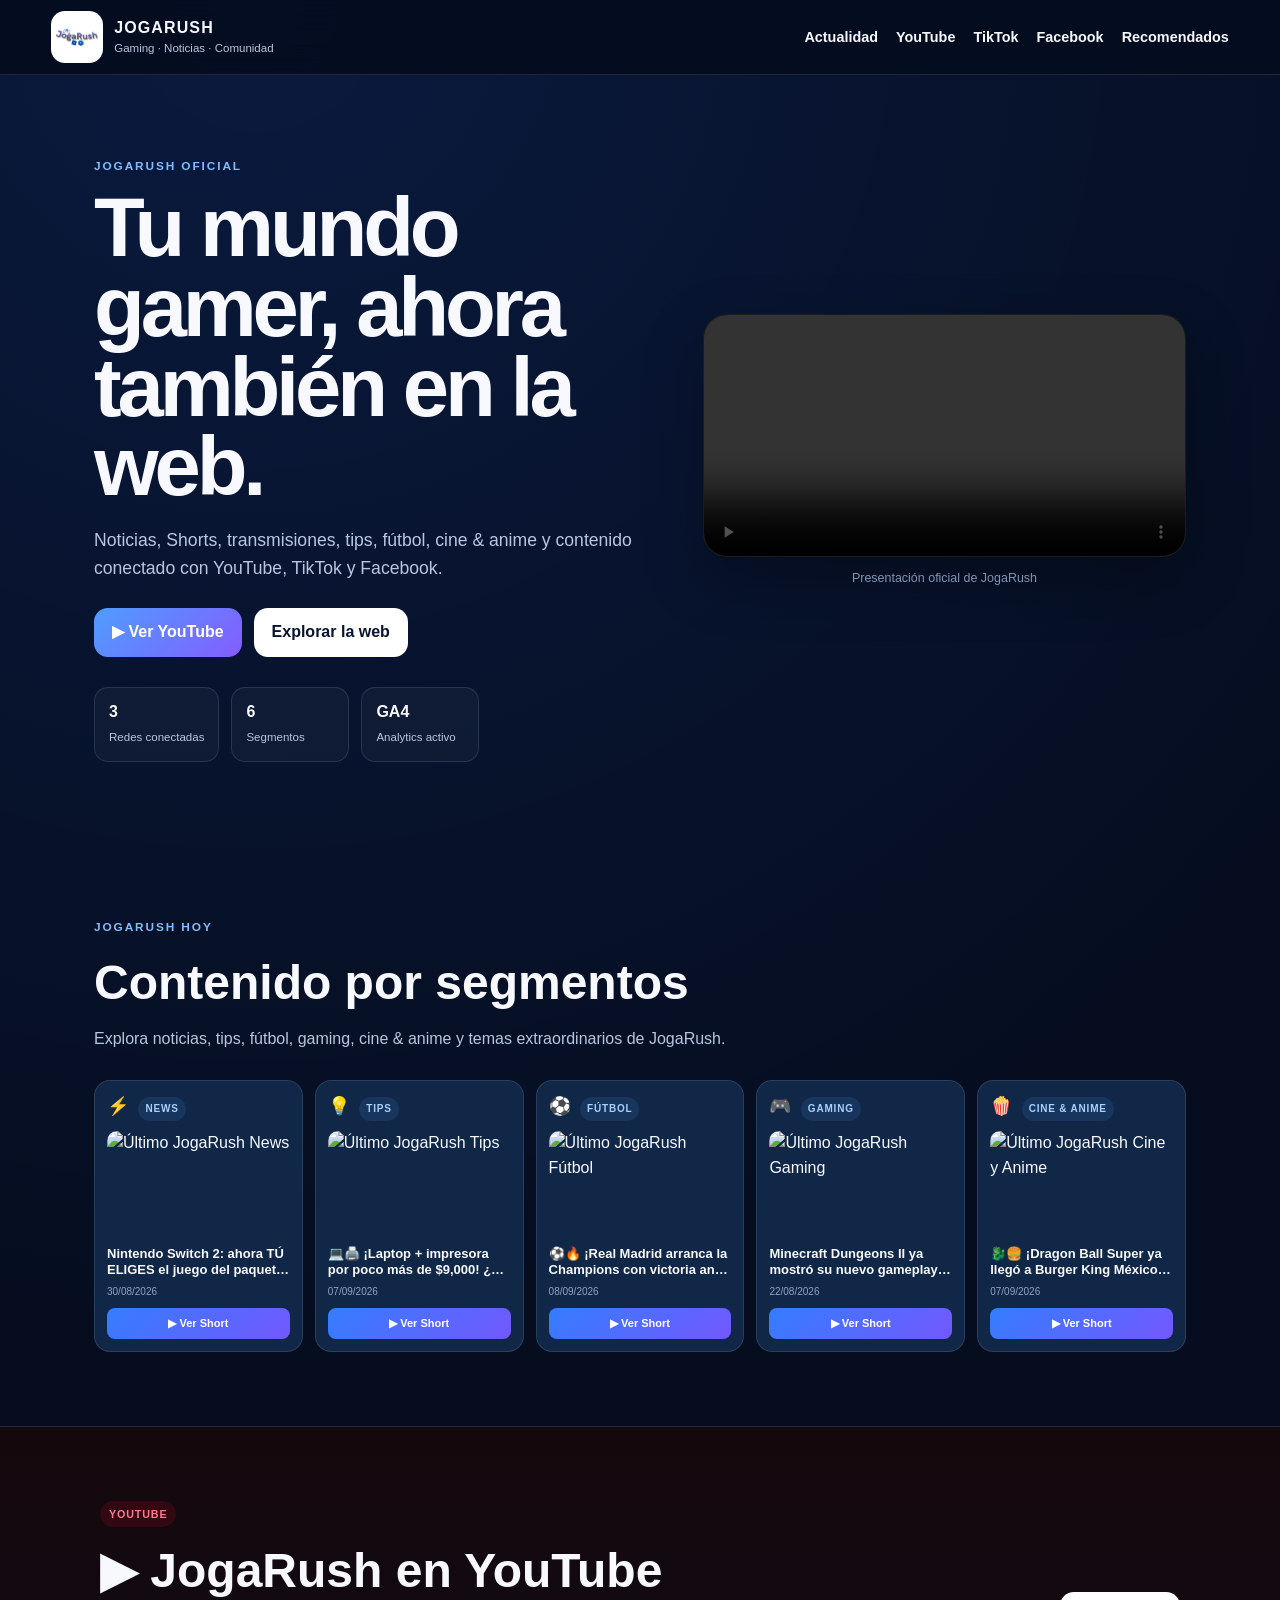
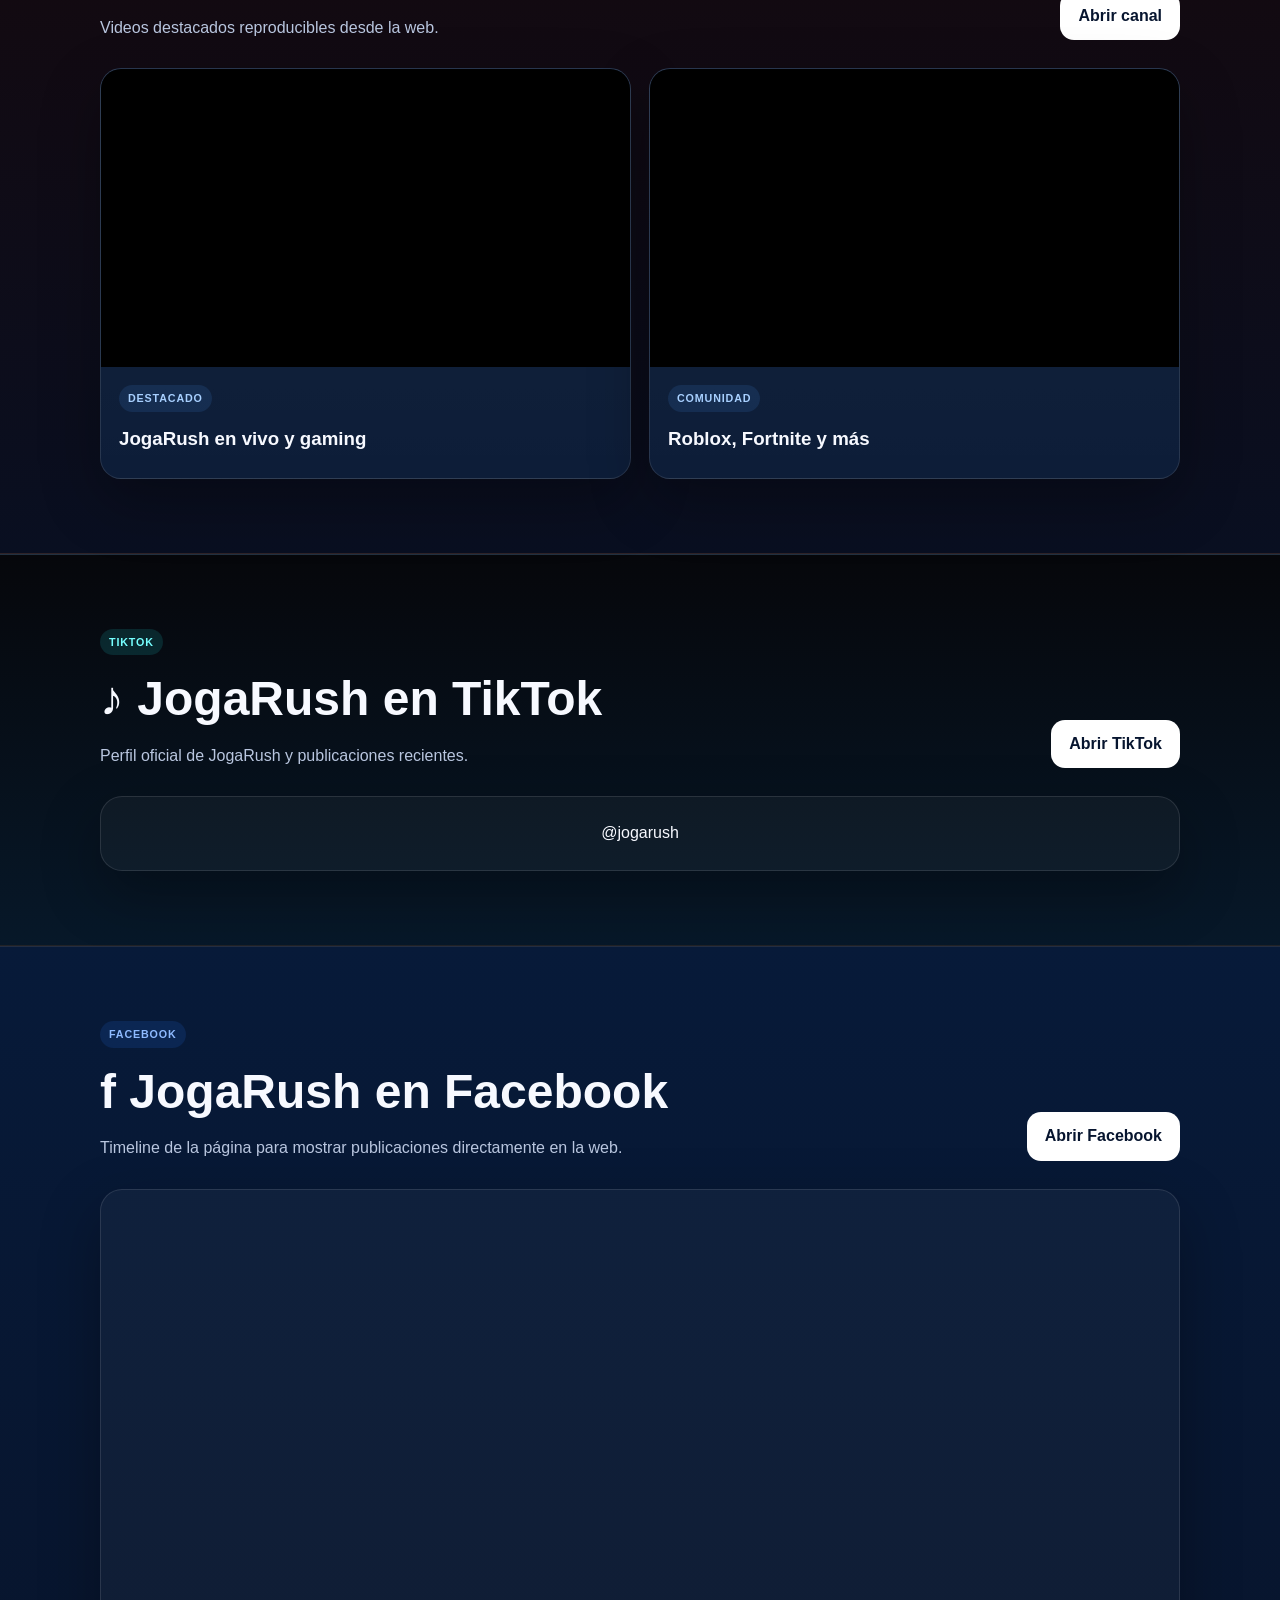
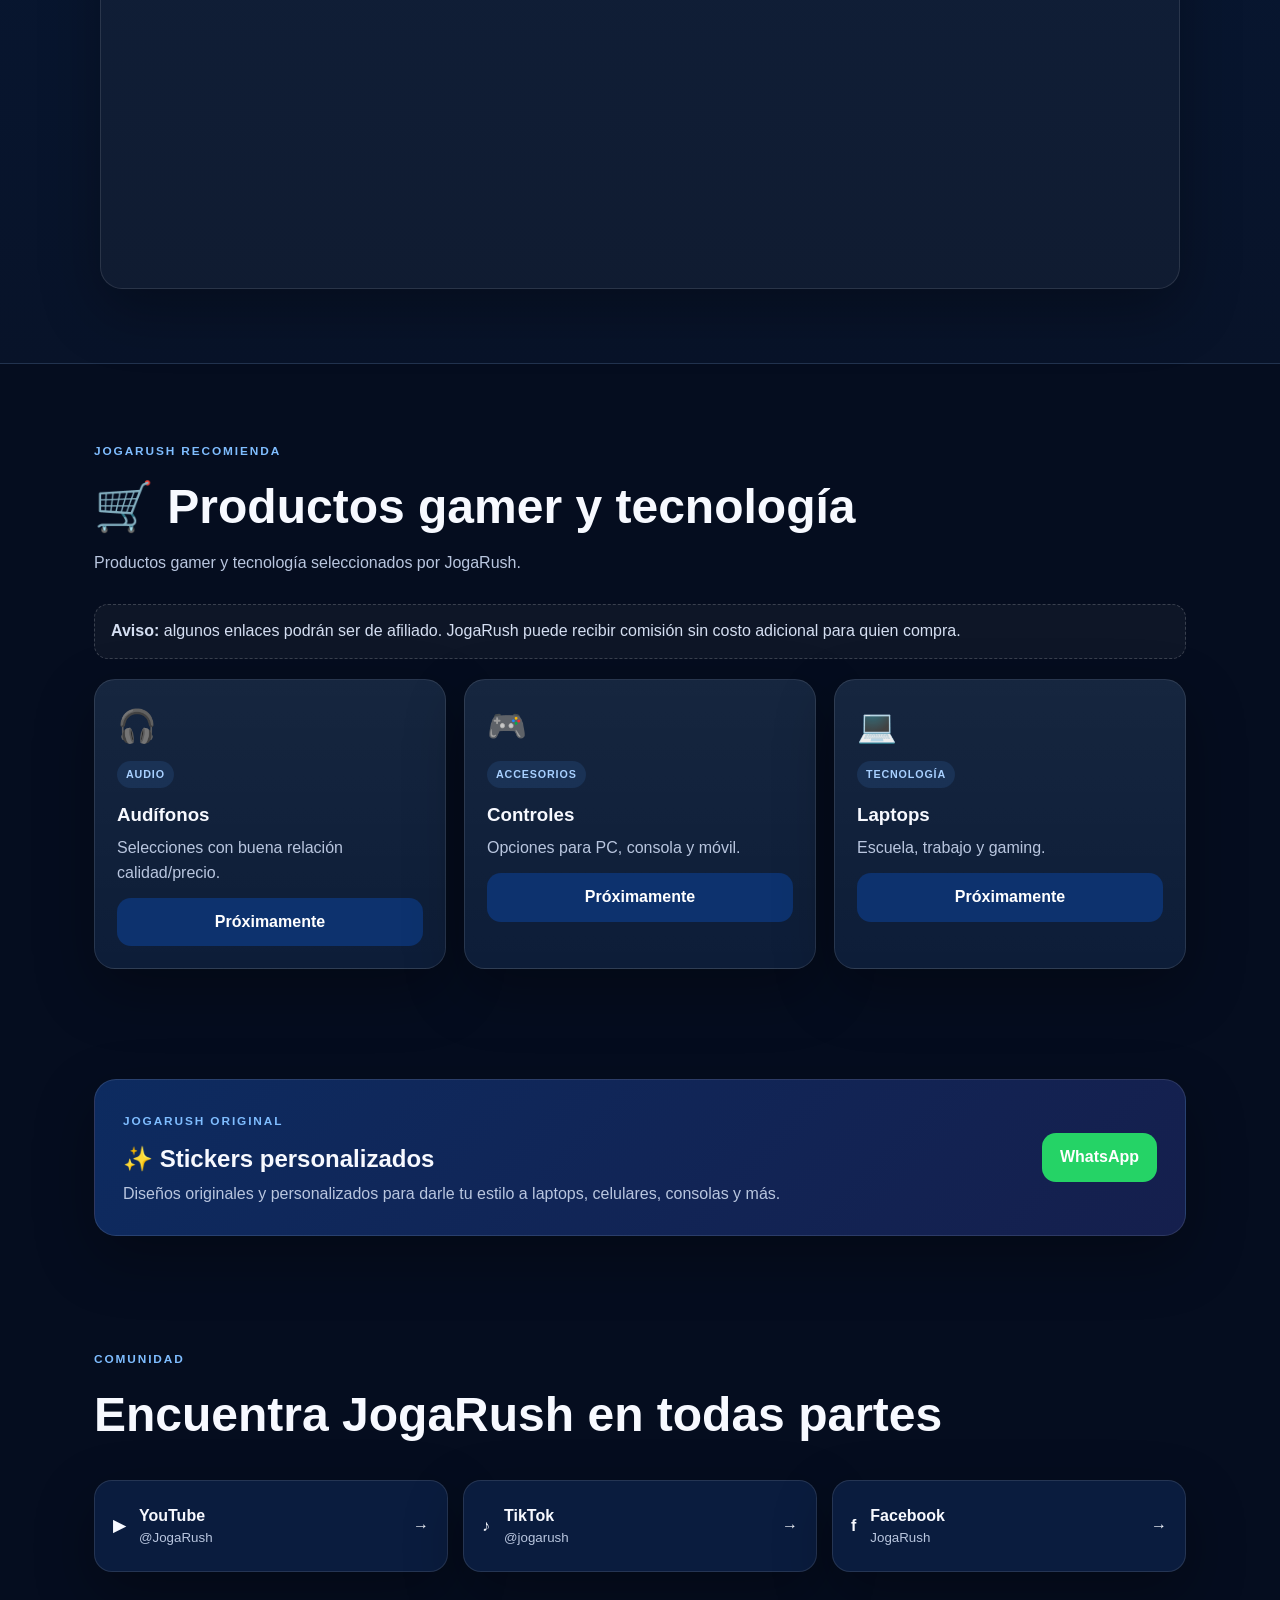
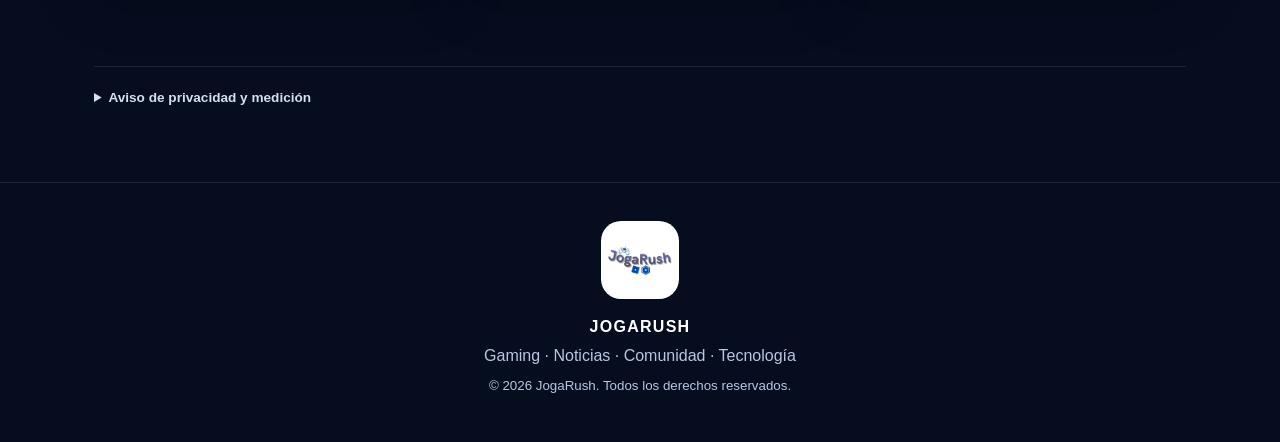
==== index.html @ 44af12f1 "number" ====
<!DOCTYPE html>
<html lang="es">
<head>
  <meta charset="UTF-8">
  <meta name="viewport" content="width=device-width, initial-scale=1.0">

  <!-- Google Analytics 4 - JogaRush -->
  <script async src="https://www.googletagmanager.com/gtag/js?id=G-8WL6FD16L8"></script>
  <script>
    window.dataLayer = window.dataLayer || [];
    function gtag(){dataLayer.push(arguments);}
    gtag('js', new Date());
    gtag('config', 'G-8WL6FD16L8');
  </script>

  <meta name="description" content="JogaRush: gaming, noticias, tips, Shorts, transmisiones, TikTok, Facebook y recomendaciones gamer.">
  <meta name="theme-color" content="#07152f">
  <title>JogaRush | Portal Gamer</title>
  <link rel="stylesheet" href="css/styles.css?v=20260909-1">
</head>
<body>
  <header class="topbar">
    <a class="brand" href="#inicio">
      <img src="imag/Logo.png" alt="Logo JogaRush" class="brand-logo">
      <div><strong>JOGARUSH</strong><span>Gaming · Noticias · Comunidad</span></div>
    </a>
    <button class="menu-btn" id="menuBtn" aria-label="Abrir menú">☰</button>
    <nav class="nav" id="mainNav">
      <a href="#actualidad">Actualidad</a>
      <a href="#youtube">YouTube</a>
      <a href="#tiktok">TikTok</a>
      <a href="#facebook">Facebook</a>
      <a href="#recomendados">Recomendados</a>
    </nav>
  </header>

  <main>
    <section class="hero" id="inicio">
      <div>
        <span class="eyebrow">JOGARUSH OFICIAL</span>
        <h1>Tu mundo gamer, ahora también en la web.</h1>
        <p class="lead">Noticias, Shorts, transmisiones, tips, fútbol, cine & anime y contenido conectado con YouTube, TikTok y Facebook.</p>
        <div class="actions">
          <a class="btn primary track-social" data-platform="youtube" href="https://www.youtube.com/@JogaRush" target="_blank" rel="noopener">▶ Ver YouTube</a>
          <a class="btn secondary" href="#actualidad">Explorar la web</a>
        </div>
        <div class="mini-stats">
          <div><strong>3</strong><span>Redes conectadas</span></div>
          <div><strong>6</strong><span>Segmentos</span></div>
          <div><strong>GA4</strong><span>Analytics activo</span></div>
        </div>
      </div>
      <div>
        <div class="welcome-video"><video controls autoplay muted loop playsinline><source src="imag/@Bienvenido.mp4" type="video/mp4"></video></div>
        <p class="caption">Presentación oficial de JogaRush</p>
      </div>
    </section>

    <section class="section" id="actualidad">
      <div class="section-head"><span class="eyebrow">JOGARUSH HOY</span><h2>Contenido por segmentos</h2><p>Explora noticias, tips, fútbol, gaming, cine & anime y temas extraordinarios de JogaRush.</p></div>
      <div class="segment-grid">

        <article class="segment-card" id="segment-news">
            <span class="segment-icon">⚡</span>
            <span class="tag">NEWS</span>

            <img class="segment-thumbnail" src="" alt="Último JogaRush News">

            <h3 class="segment-title">Cargando última noticia...</h3>

            <p class="segment-date"></p>

            <a class="btn btn-segment segment-link"
              href="#"
              target="_blank"
              rel="noopener">
                ▶ Ver Short
            </a>
        </article>


        <article class="segment-card" id="segment-tips">
            <span class="segment-icon">💡</span>
            <span class="tag">TIPS</span>

            <img class="segment-thumbnail" src="" alt="Último JogaRush Tips">

            <h3 class="segment-title">Cargando último Tip...</h3>

            <p class="segment-date"></p>

            <a class="btn btn-segment segment-link"
              href="#"
              target="_blank"
              rel="noopener">
                ▶ Ver Short
            </a>
        </article>


        <article class="segment-card" id="segment-futbol">
            <span class="segment-icon">⚽</span>
            <span class="tag">FÚTBOL</span>

            <img class="segment-thumbnail" src="" alt="Último JogaRush Fútbol">

            <h3 class="segment-title">Cargando fútbol...</h3>

            <p class="segment-date"></p>

            <a class="btn btn-segment segment-link"
              href="#"
              target="_blank"
              rel="noopener">
                ▶ Ver Short
            </a>
        </article>


        <article class="segment-card" id="segment-gaming">
            <span class="segment-icon">🎮</span>
            <span class="tag">GAMING</span>

            <img class="segment-thumbnail" src="" alt="Último JogaRush Gaming">

            <h3 class="segment-title">Cargando Gaming...</h3>

            <p class="segment-date"></p>

            <a class="btn btn-segment segment-link"
              href="#"
              target="_blank"
              rel="noopener">
                ▶ Ver Short
            </a>
        </article>


        <article class="segment-card" id="segment-cine_anime">
            <span class="segment-icon">🍿</span>
            <span class="tag">CINE & ANIME</span>

            <img class="segment-thumbnail" src="" alt="Último JogaRush Cine y Anime">

            <h3 class="segment-title">Cargando Cine & Anime...</h3>

            <p class="segment-date"></p>

            <a class="btn btn-segment segment-link"
              href="#"
              target="_blank"
              rel="noopener">
                ▶ Ver Short
            </a>
        </article>

      </div>
    </section>

    <section class="section platform youtube-bg" id="youtube">
      <div class="platform-head"><div><span class="platform-label yt">YOUTUBE</span><h2>▶ JogaRush en YouTube</h2><p>Videos destacados reproducibles desde la web.</p></div><a class="btn light track-social" data-platform="youtube" href="https://www.youtube.com/@JogaRush" target="_blank" rel="noopener">Abrir canal</a></div>
      <div class="video-grid">
        <article class="embed-card"><div class="ratio"><iframe src="https://www.youtube.com/embed/vXZie6sQhWc?rel=0" title="JogaRush video destacado" loading="lazy" allow="accelerometer; autoplay; clipboard-write; encrypted-media; gyroscope; picture-in-picture; web-share" allowfullscreen></iframe></div><div class="pad"><span class="tag">DESTACADO</span><h3>JogaRush en vivo y gaming</h3></div></article>
        <article class="embed-card"><div class="ratio"><iframe src="https://www.youtube.com/embed/_W4nqz-1c84?rel=0" title="JogaRush comunidad y videojuegos" loading="lazy" allow="accelerometer; autoplay; clipboard-write; encrypted-media; gyroscope; picture-in-picture; web-share" allowfullscreen></iframe></div><div class="pad"><span class="tag">COMUNIDAD</span><h3>Roblox, Fortnite y más</h3></div></article>
      </div>
    </section>

    <section class="section platform tiktok-bg" id="tiktok">

    <div class="platform-head">

        <div>
            <span class="platform-label tk">TIKTOK</span>

            <h2>♪ JogaRush en TikTok</h2>

            <p>
                Perfil oficial de JogaRush y publicaciones recientes.
            </p>
        </div>

        <a
            class="btn light track-social"
            data-platform="tiktok"
            href="https://www.tiktok.com/@jogarush"
            target="_blank"
            rel="noopener">
            Abrir TikTok
        </a>

    </div>


    <div class="social-shell">

        <blockquote
            class="tiktok-embed"
            cite="https://www.tiktok.com/@jogarush"
            data-unique-id="jogarush"
            data-embed-type="creator"
            style="max-width:760px;min-width:288px;margin:0 auto;">

            <section>

                <a
                    target="_blank"
                    href="https://www.tiktok.com/@jogarush?refer=creator_embed">

                    @jogarush

                </a>

            </section>

        </blockquote>

    </div>

    </section>

    <section class="section platform facebook-bg" id="facebook">
      <div class="platform-head"><div><span class="platform-label fb">FACEBOOK</span><h2>f JogaRush en Facebook</h2><p>Timeline de la página para mostrar publicaciones directamente en la web.</p></div><a class="btn light track-social" data-platform="facebook" href="https://www.facebook.com/110477927249043" target="_blank" rel="noopener">Abrir Facebook</a></div>
      <div class="social-shell"><iframe title="Facebook JogaRush" src="https://www.facebook.com/plugins/page.php?href=https%3A%2F%2Fwww.facebook.com%2F110477927249043&tabs=timeline&width=500&height=650&small_header=false&adapt_container_width=true&hide_cover=false&show_facepile=true" width="500" height="650" style="border:none;overflow:hidden;max-width:100%" scrolling="no" frameborder="0" allowfullscreen="true" allow="autoplay; clipboard-write; encrypted-media; picture-in-picture; web-share" loading="lazy"></iframe></div>
    </section>

    <section class="section" id="recomendados">
      <div class="section-head"><span class="eyebrow">JOGARUSH RECOMIENDA</span><h2>🛒 Productos gamer y tecnología</h2><p>Productos gamer y tecnología seleccionados por JogaRush.</p></div>
      <div class="affiliate-note"><strong>Aviso:</strong> algunos enlaces podrán ser de afiliado. JogaRush puede recibir comisión sin costo adicional para quien compra.</div>
      <div class="grid products">
        <article class="card"><div class="icon">🎧</div><span class="tag">AUDIO</span><h3>Audífonos</h3><p>Selecciones con buena relación calidad/precio.</p><a href="#" class="btn product affiliate-link" data-product="audifonos">Próximamente</a></article>
        <article class="card"><div class="icon">🎮</div><span class="tag">ACCESORIOS</span><h3>Controles</h3><p>Opciones para PC, consola y móvil.</p><a href="#" class="btn product affiliate-link" data-product="controles">Próximamente</a></article>
        <article class="card"><div class="icon">💻</div><span class="tag">TECNOLOGÍA</span><h3>Laptops</h3><p>Escuela, trabajo y gaming.</p><a href="#" class="btn product affiliate-link" data-product="laptops">Próximamente</a></article>
      </div>
    </section>

    <section class="section compact"><div class="promo"><div><span class="eyebrow">JOGARUSH ORIGINAL</span><h2>✨ Stickers personalizados</h2><p>Diseños originales y personalizados para darle tu estilo a laptops, celulares, consolas y más.</p></div><a href="https://wa.me/524496601578" class="btn whatsapp track-whatsapp" target="_blank" rel="noopener">WhatsApp</a></div></section>

    <section class="section">
      <div class="section-head"><span class="eyebrow">COMUNIDAD</span><h2>Encuentra JogaRush en todas partes</h2></div>
      <div class="social-cards">
        <a class="social-card track-social" data-platform="youtube" href="https://www.youtube.com/@JogaRush" target="_blank" rel="noopener"><b>▶</b><div><strong>YouTube</strong><small>@JogaRush</small></div><span>→</span></a>
        <a class="social-card track-social" data-platform="tiktok" href="https://www.tiktok.com/@jogarush" target="_blank" rel="noopener"><b>♪</b><div><strong>TikTok</strong><small>@jogarush</small></div><span>→</span></a>
        <a class="social-card track-social" data-platform="facebook" href="https://www.facebook.com/110477927249043" target="_blank" rel="noopener"><b>f</b><div><strong>Facebook</strong><small>JogaRush</small></div><span>→</span></a>
      </div>
    </section>

    <section class="section privacy"><details><summary>Aviso de privacidad y medición</summary><p>JogaRush utiliza Google Analytics para conocer estadísticas de uso del sitio, como páginas vistas e interacciones. El contacto se realiza mediante servicios externos como WhatsApp y redes sociales.</p></details></section>
  </main>

  <footer><img src="imag/Logo.png" alt="JogaRush"><strong>JOGARUSH</strong><p>Gaming · Noticias · Comunidad · Tecnología</p><small>© 2026 JogaRush. Todos los derechos reservados.</small></footer>

  <script src="java/codigo.js"></script>
  <script async src="https://www.tiktok.com/embed.js"></script>
</body>
</html>
---- css/styles.css ----
*{box-sizing:border-box}:root{--bg:#050d1f;--panel:#0b2148;--text:#f7f9ff;--muted:#b9c6df;--line:rgba(255,255,255,.11);--blue:#4e9dff;--purple:#845dff;--green:#25D366;--shadow:0 22px 60px rgba(0,0,0,.30)}
    html{scroll-behavior:smooth}
    body{margin:0;background:radial-gradient(circle at 20% 0%,rgba(42,107,255,.14),transparent 25%),var(--bg);color:var(--text);font-family:Arial,Helvetica,sans-serif;line-height:1.55}a{text-decoration:none;color:inherit}
        img,video,iframe{max-width:100%}.topbar{position:sticky;top:0;z-index:100;min-height:72px;padding:11px clamp(16px,4vw,54px);display:flex;align-items:center;justify-content:space-between;gap:24px;background:rgba(5,13,31,.92);backdrop-filter:blur(14px);border-bottom:1px solid var(--line)}
            .brand{display:flex;align-items:center;gap:11px}
            .brand-logo{width:52px;height:52px;object-fit:contain;background:white;border-radius:14px;padding:5px}
            .brand strong{display:block;letter-spacing:.07em}.brand span{display:block;font-size:.72rem;color:var(--muted)}
            .nav{display:flex;gap:18px;font-weight:700;font-size:.9rem}.nav a:hover{color:#8cc2ff}
            .menu-btn{display:none;background:#0a1b3c;color:white;border:1px solid var(--line);border-radius:11px;padding:8px 11px}
            .hero{max-width:1220px;min-height:72vh;margin:auto;padding:78px clamp(20px,5vw,70px);display:grid;grid-template-columns:1.08fr .92fr;align-items:center;gap:42px}
            .hero h1{margin:10px 0 20px;font-size:clamp(2.7rem,6.5vw,5.6rem);line-height:.96;letter-spacing:-.05em}
            .eyebrow{color:#7fbdff;font-size:.74rem;font-weight:900;letter-spacing:.16em}
            .lead{max-width:720px;font-size:1.1rem;color:var(--muted)}.actions{display:flex;gap:12px;flex-wrap:wrap;margin-top:26px}
            .btn{display:inline-flex;align-items:center;justify-content:center;border-radius:14px;padding:12px 18px;font-weight:800;transition:.18s}
            .btn:hover{transform:translateY(-2px)}.primary{color:white;background:linear-gradient(135deg,var(--blue),var(--purple))}
            .secondary,.light{background:white;color:#07152f}.mini-stats{display:flex;gap:12px;flex-wrap:wrap;margin-top:30px}
            .mini-stats div{min-width:118px;padding:12px 14px;border:1px solid var(--line);border-radius:14px;background:rgba(255,255,255,.035)}.mini-stats strong{display:block}.mini-stats span{font-size:.72rem;color:var(--muted)}
            .welcome-video{overflow:hidden;border-radius:24px;border:1px solid var(--line);background:#000;box-shadow:var(--shadow)}.welcome-video video{width:100%;display:block}.caption{text-align:center;color:#8293b4;font-size:.78rem}
            .section{max-width:1220px;margin:auto;padding:74px clamp(20px,5vw,70px)}
            .section-head{margin-bottom:28px}.section-head h2,.platform-head h2{margin:7px 0;font-size:clamp(1.9rem,4vw,3rem)}
            .section-head p,.platform-head p{max-width:760px;margin:0;color:var(--muted)}.grid{display:grid;gap:18px}
            .segments,.products{grid-template-columns:repeat(3,minmax(0,1fr))}.card,.embed-card{border:1px solid var(--line);border-radius:21px;background:linear-gradient(180deg,rgba(255,255,255,.06),rgba(255,255,255,.025)),#071833;box-shadow:var(--shadow)}
            .card{padding:22px}.icon{font-size:2rem;margin-bottom:10px}.tag,
            .platform-label{display:inline-block;padding:5px 9px;border-radius:999px;font-size:.67rem;font-weight:900;letter-spacing:.08em}
            .tag{background:rgba(78,157,255,.12);color:#a8d0ff}
            .card h3,.embed-card h3{margin:12px 0 7px}.card p{margin:0;color:var(--muted)}
            .platform{max-width:none;border-top:1px solid var(--line);border-bottom:1px solid var(--line)}
            .youtube-bg{background:linear-gradient(180deg,#15080c,#090f21)}
            .tiktok-bg{background:linear-gradient(180deg,#06070b,#071829)}
            .facebook-bg{background:linear-gradient(180deg,#071a39,#081329)}
            .platform-head{max-width:1080px;margin:0 auto 28px;display:flex;align-items:flex-end;justify-content:space-between;gap:20px}.yt{background:#ff003320;color:#ff7890}
            .tk{background:#22e9e920;color:#76ffff}.fb{background:#2978ff22;color:#8ebaff}
            .video-grid{max-width:1080px;margin:auto;display:grid;grid-template-columns:1fr 1fr;gap:18px}
            .embed-card{overflow:hidden}.ratio{position:relative;aspect-ratio:16/9;background:#000}
            .ratio iframe{position:absolute;inset:0;width:100%;height:100%;border:0}.pad{padding:18px}
            .social-shell{max-width:1080px;margin:auto;padding:24px;border-radius:22px;border:1px solid var(--line);background:rgba(255,255,255,.035);box-shadow:var(--shadow);text-align:center}
            .social-shell iframe{display:block;margin:auto}
            .affiliate-note{margin-bottom:20px;padding:14px 16px;border-radius:14px;background:rgba(255,255,255,.04);border:1px dashed rgba(255,255,255,.18);color:#d5dff2}
            .product{width:100%;margin-top:12px;background:#0d326e;color:white}.compact{padding-top:36px;padding-bottom:36px}
            .promo{display:flex;align-items:center;justify-content:space-between;gap:25px;padding:28px;border-radius:22px;background:linear-gradient(135deg,#0d2b60,#151f4d);border:1px solid var(--line);box-shadow:var(--shadow)}
            .promo h2{margin:7px 0 5px}.promo p{margin:0;color:var(--muted)}
            .whatsapp{background:var(--green);color:white}.social-cards{display:grid;grid-template-columns:repeat(3,1fr);gap:15px}
            .social-card{min-height:92px;padding:18px;display:grid;grid-template-columns:auto 1fr auto;align-items:center;gap:14px;border-radius:18px;border:1px solid var(--line);background:#0a1c3e;box-shadow:var(--shadow)}
            .social-card strong,.social-card small{display:block}.social-card small{color:var(--muted)}.privacy{padding-top:20px}
            .privacy details{border-top:1px solid var(--line);padding-top:20px;color:#9ba9c4;font-size:.85rem}
            .privacy summary{cursor:pointer;color:#d5dff2;font-weight:700}
            footer{text-align:center;border-top:1px solid var(--line);padding:38px 18px 44px;color:var(--muted)}
            footer img{width:78px;height:78px;object-fit:contain;background:white;border-radius:20px;padding:7px}
            footer strong{display:block;color:white;margin-top:8px;letter-spacing:.08em}
            footer p{margin:4px 0}@media(max-width:900px){.hero{grid-template-columns:1fr;min-height:auto;padding-top:54px}
            .segments,.products{grid-template-columns:1fr 1fr}.social-cards{grid-template-columns:1fr}
            .nav{display:none;position:absolute;top:72px;left:14px;right:14px;flex-direction:column;padding:14px;background:#071831;border:1px solid var(--line);border-radius:16px}
            .nav.open{display:flex}
            .menu-btn{display:block}}@media(max-width:680px){.brand span{display:none}.hero h1{font-size:clamp(2.4rem,13vw,4rem)}
            .segments,.products,.video-grid{grid-template-columns:1fr}.platform-head{align-items:flex-start;flex-direction:column}
            .light{width:100%}.promo{flex-direction:column;align-items:stretch}.promo .btn{width:100%}.social-shell{padding:12px}}


/* ==================================================
   JOGARUSH - 5 PROGRAMAS COMPACTOS
================================================== */

.segment-grid{
    width: 100% !important;
    max-width: 100% !important;

    display: grid !important;
    grid-template-columns: repeat(5, minmax(0, 1fr)) !important;

    gap: 12px !important;
}

.segment-card{
    width: auto !important;
    min-width: 0 !important;

    padding: 12px !important;
    border-radius: 16px !important;

    overflow: hidden !important;

    border: 1px solid rgba(255,255,255,.11);
    background: #102747;
}

.segment-card .segment-icon{
    display: inline-block;
    font-size: 18px !important;
    margin-right: 5px;
}

.segment-card .tag{
    font-size: 10px !important;
    padding: 4px 7px !important;
}


/* MINIATURA */

.segment-grid .segment-thumbnail{
    display: block !important;

    width: 100% !important;
    max-width: 100% !important;

    height: 105px !important;

    object-fit: cover !important;
    object-position: center !important;

    margin: 10px 0 !important;

    border-radius: 10px !important;
}


/* TÍTULO */

.segment-grid .segment-title{
    font-size: 13px !important;
    line-height: 1.25 !important;

    margin: 5px 0 !important;

    display: -webkit-box !important;
    -webkit-line-clamp: 2;
    -webkit-box-orient: vertical;

    overflow: hidden !important;

    min-height: 33px;
}


/* FECHA */

.segment-grid .segment-date{
    font-size: 10px !important;
    color: #8fa5c7 !important;

    margin: 4px 0 8px !important;
}


/* BOTÓN */

.segment-grid .btn-segment{
    width: 100% !important;

    padding: 7px 5px !important;

    font-size: 11px !important;

    border-radius: 8px !important;

    color: white !important;

    background: linear-gradient(
        135deg,
        #347dff,
        #7358ff
    ) !important;
}


/* TABLET */

@media(max-width:1000px){

    .segment-grid{
        grid-template-columns: repeat(3, minmax(0,1fr)) !important;
    }

}


/* CELULAR */

@media(max-width:650px){

    .segment-grid{
        display: flex !important;

        overflow-x: auto !important;

        gap: 10px !important;

        padding-bottom: 12px;

        scroll-snap-type: x mandatory;
    }

    .segment-card{
        flex: 0 0 175px !important;
        width: 175px !important;

        scroll-snap-align: start;
    }

    .segment-grid .segment-thumbnail{
        height: 95px !important;
    }

}
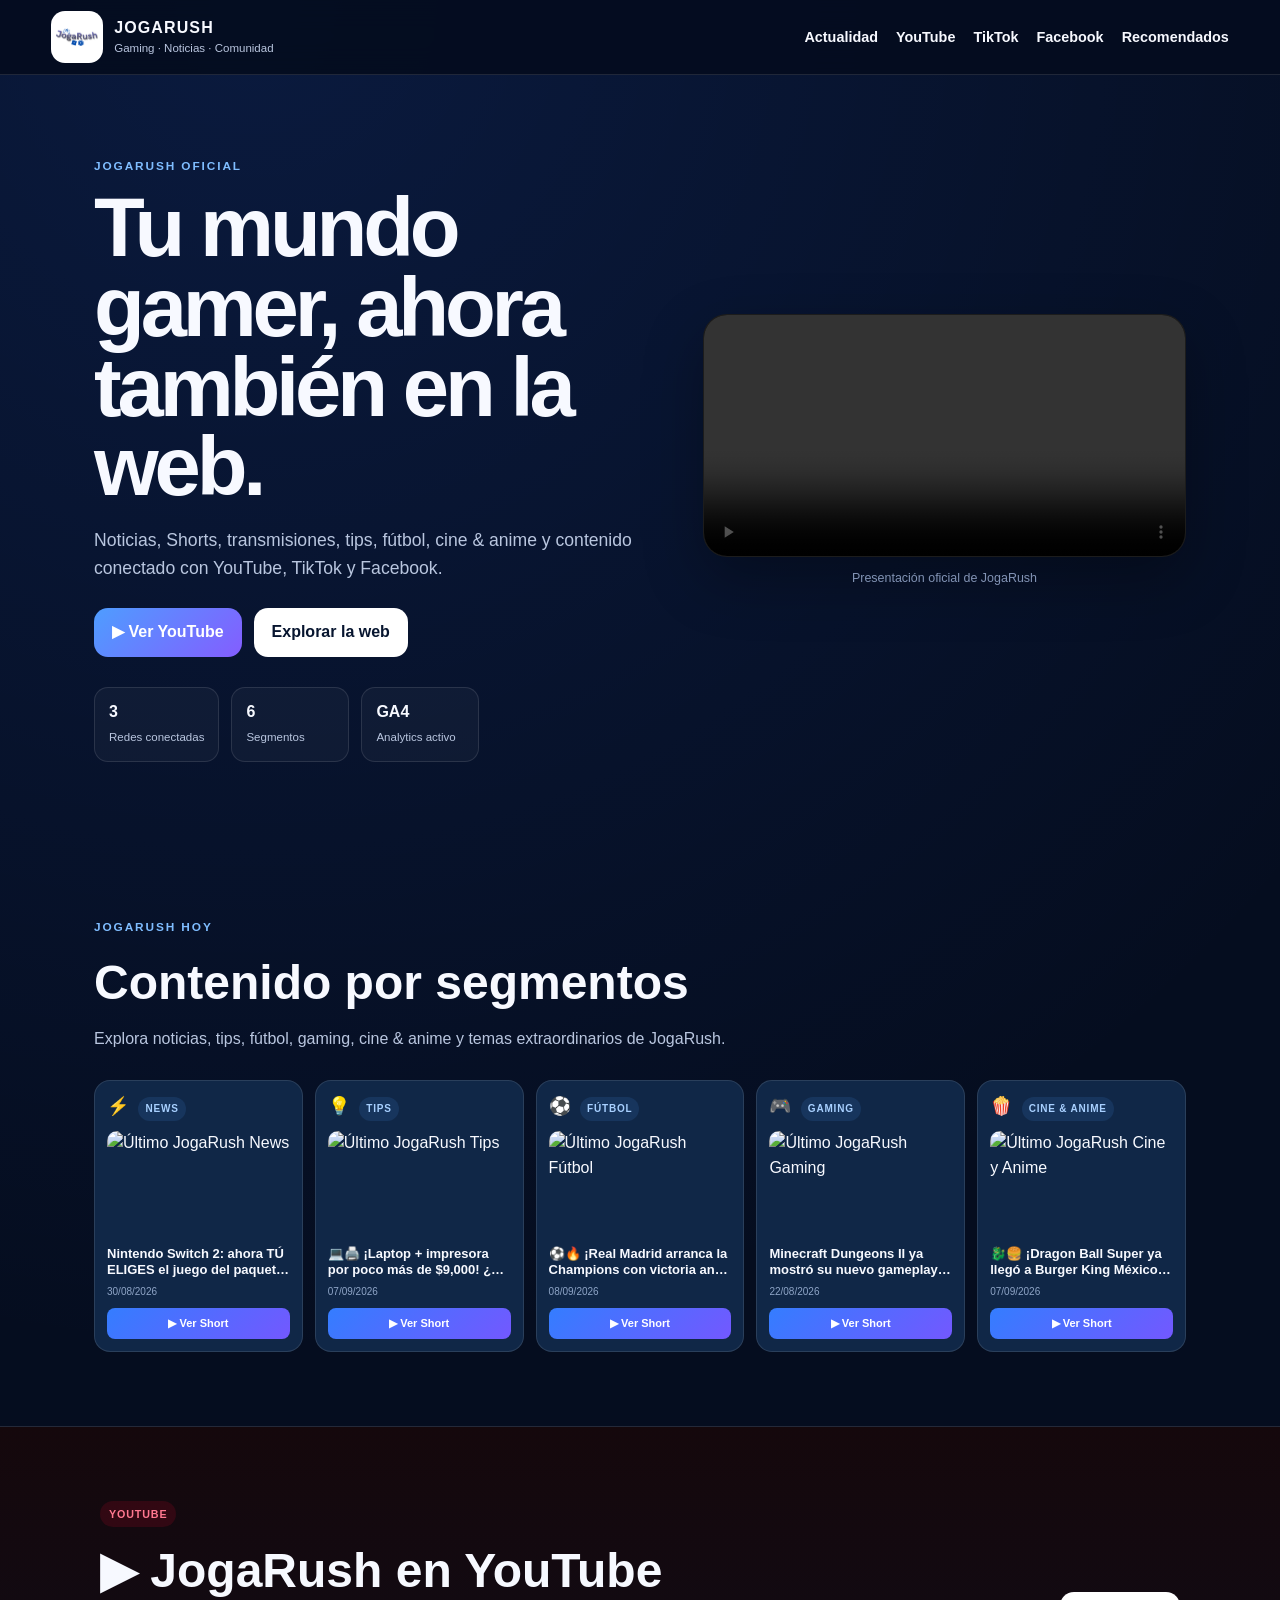
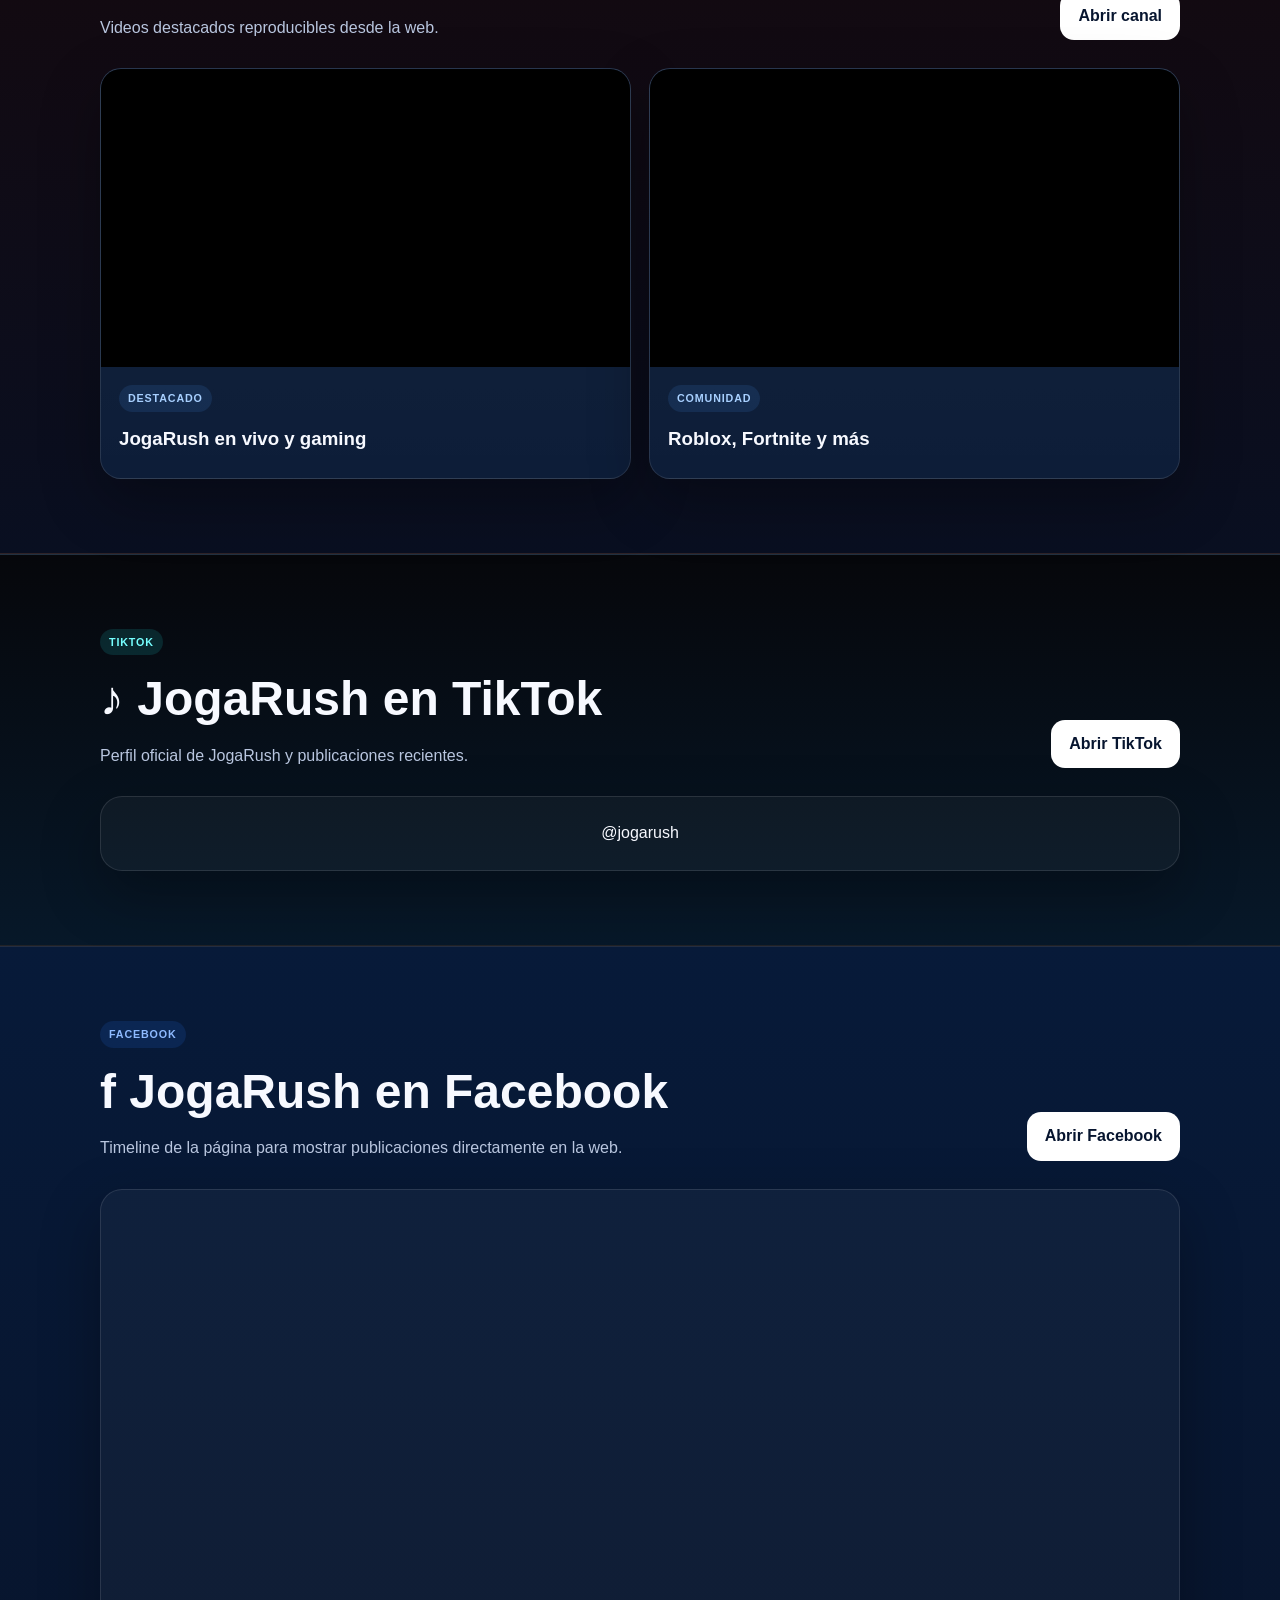
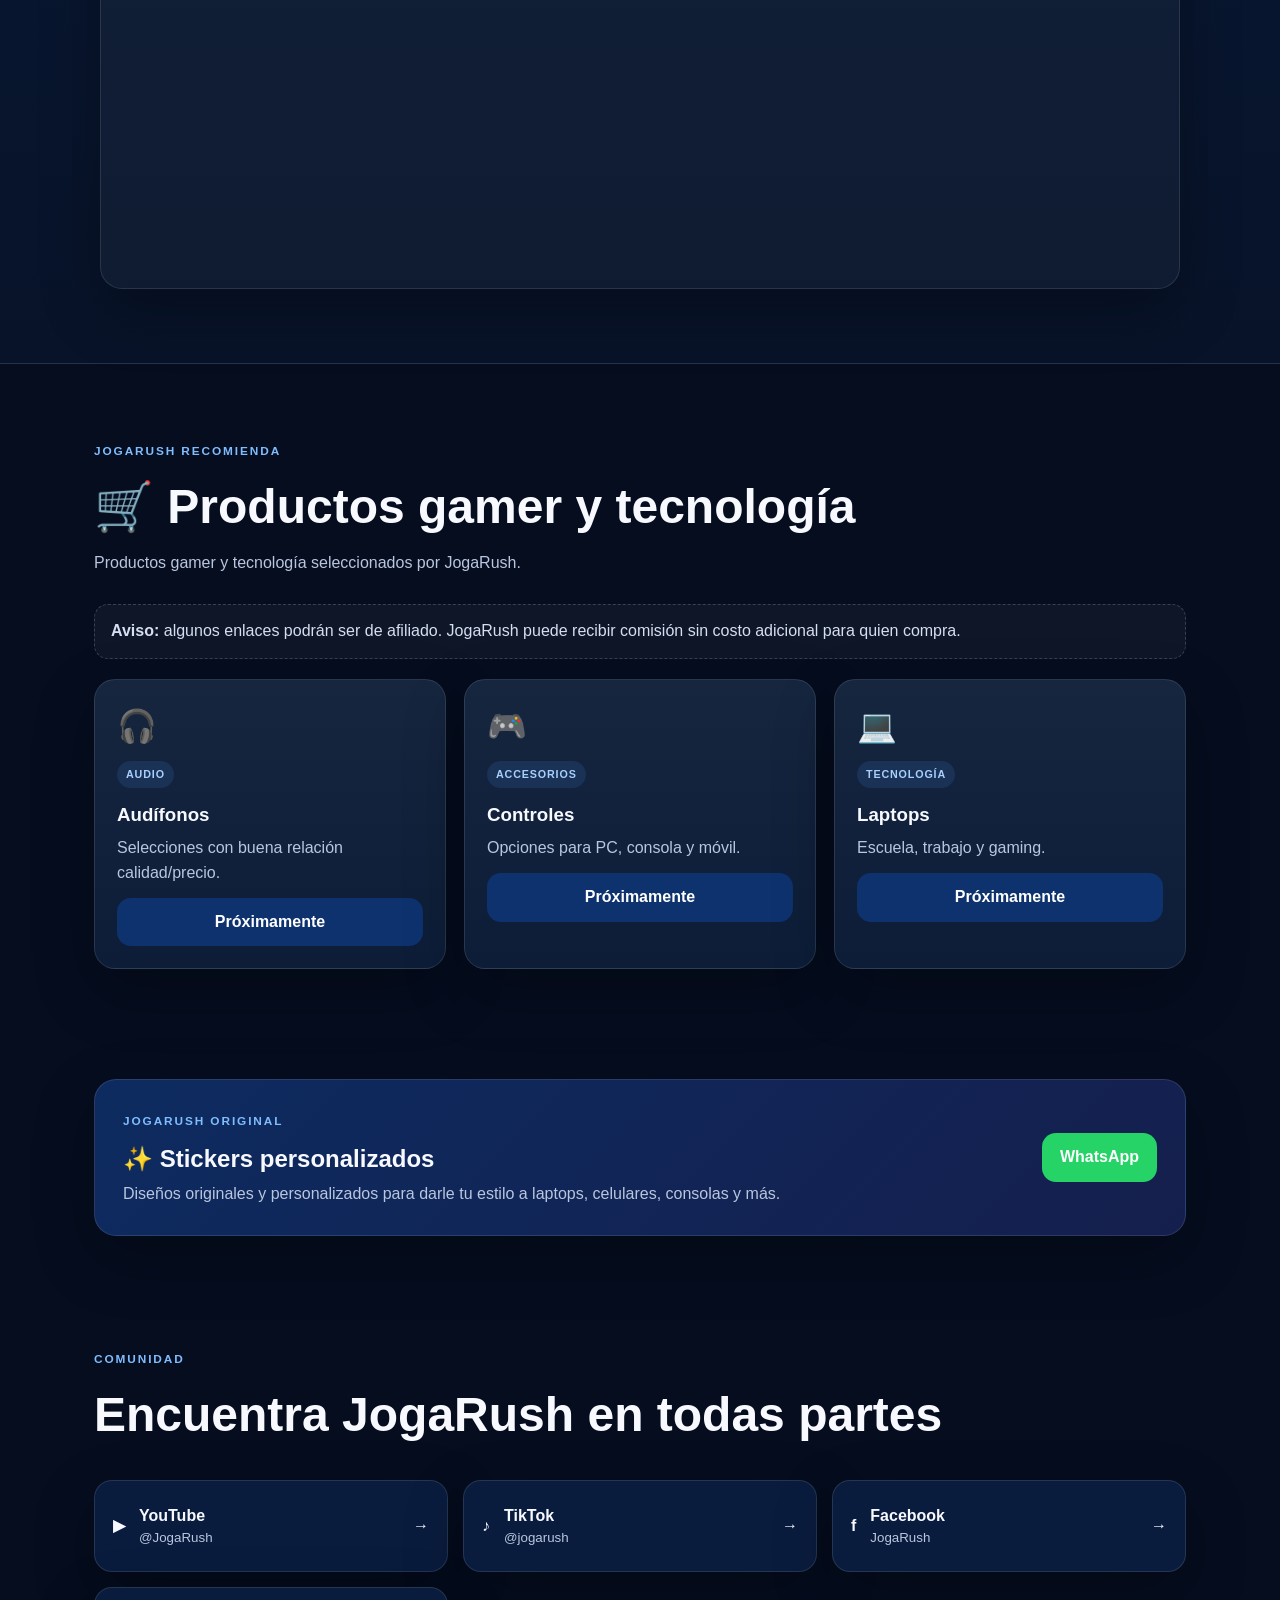
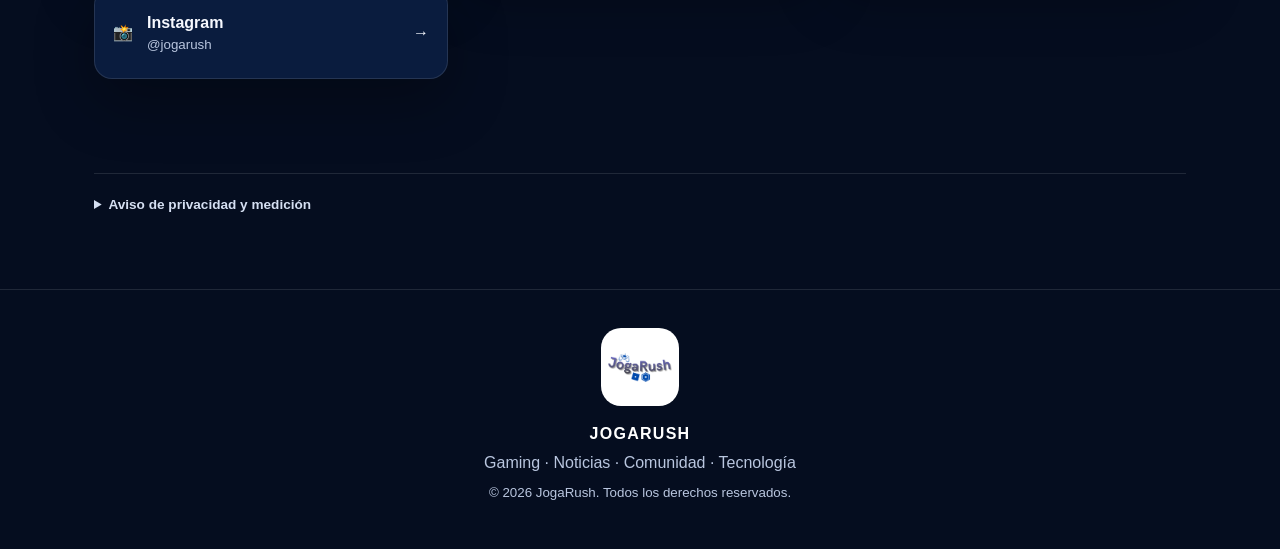
==== commit c6d2d67b: "mas redes" ====
--- a/index.html
+++ b/index.html
@@ -233,7 +233,7 @@
       </div>
     </section>
 
-    <section class="section compact"><div class="promo"><div><span class="eyebrow">JOGARUSH ORIGINAL</span><h2>✨ Stickers personalizados</h2><p>Diseños originales y personalizados para darle tu estilo a laptops, celulares, consolas y más.</p></div><a href="https://wa.me/524496601578" class="btn whatsapp track-whatsapp" target="_blank" rel="noopener">WhatsApp</a></div></section>
+    <section class="section compact"><div class="promo"><div><span class="eyebrow">JOGARUSH ORIGINAL</span><h2>✨ Stickers personalizados</h2><p>Diseños originales y personalizados para darle tu estilo a laptops, celulares, consolas y más.</p></div><a href="https://wa.me/5215651382032" class="btn whatsapp track-whatsapp" target="_blank" rel="noopener">WhatsApp</a></div></section>
 
     <section class="section">
       <div class="section-head"><span class="eyebrow">COMUNIDAD</span><h2>Encuentra JogaRush en todas partes</h2></div>
@@ -241,6 +241,7 @@
         <a class="social-card track-social" data-platform="youtube" href="https://www.youtube.com/@JogaRush" target="_blank" rel="noopener"><b>▶</b><div><strong>YouTube</strong><small>@JogaRush</small></div><span>→</span></a>
         <a class="social-card track-social" data-platform="tiktok" href="https://www.tiktok.com/@jogarush" target="_blank" rel="noopener"><b>♪</b><div><strong>TikTok</strong><small>@jogarush</small></div><span>→</span></a>
         <a class="social-card track-social" data-platform="facebook" href="https://www.facebook.com/110477927249043" target="_blank" rel="noopener"><b>f</b><div><strong>Facebook</strong><small>JogaRush</small></div><span>→</span></a>
+        <a class="social-card track-social" data-platform="instagram" href="https://www.instagram.com/jogarush/" target="_blank" rel="noopener"><b>📸</b><div><strong>Instagram</strong><small>@jogarush</small></div><span>→</span></a>
       </div>
     </section>
 
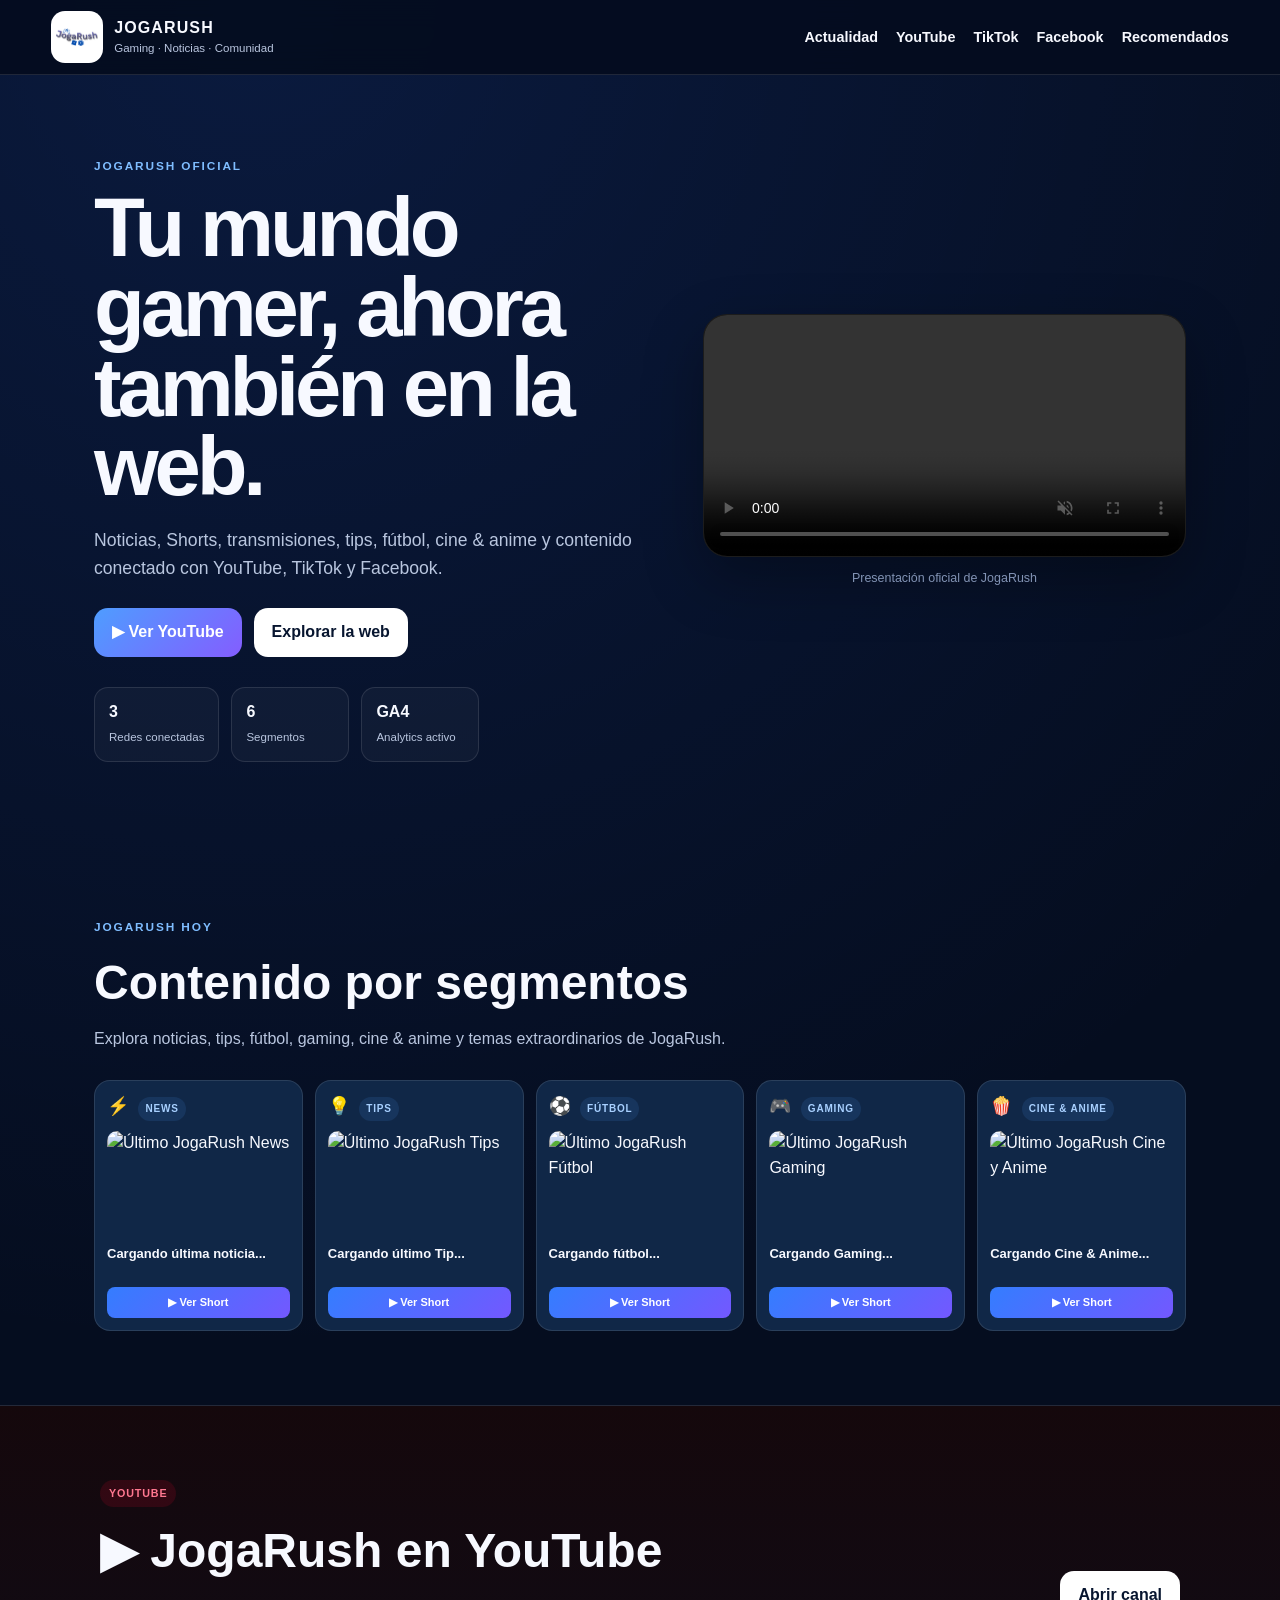
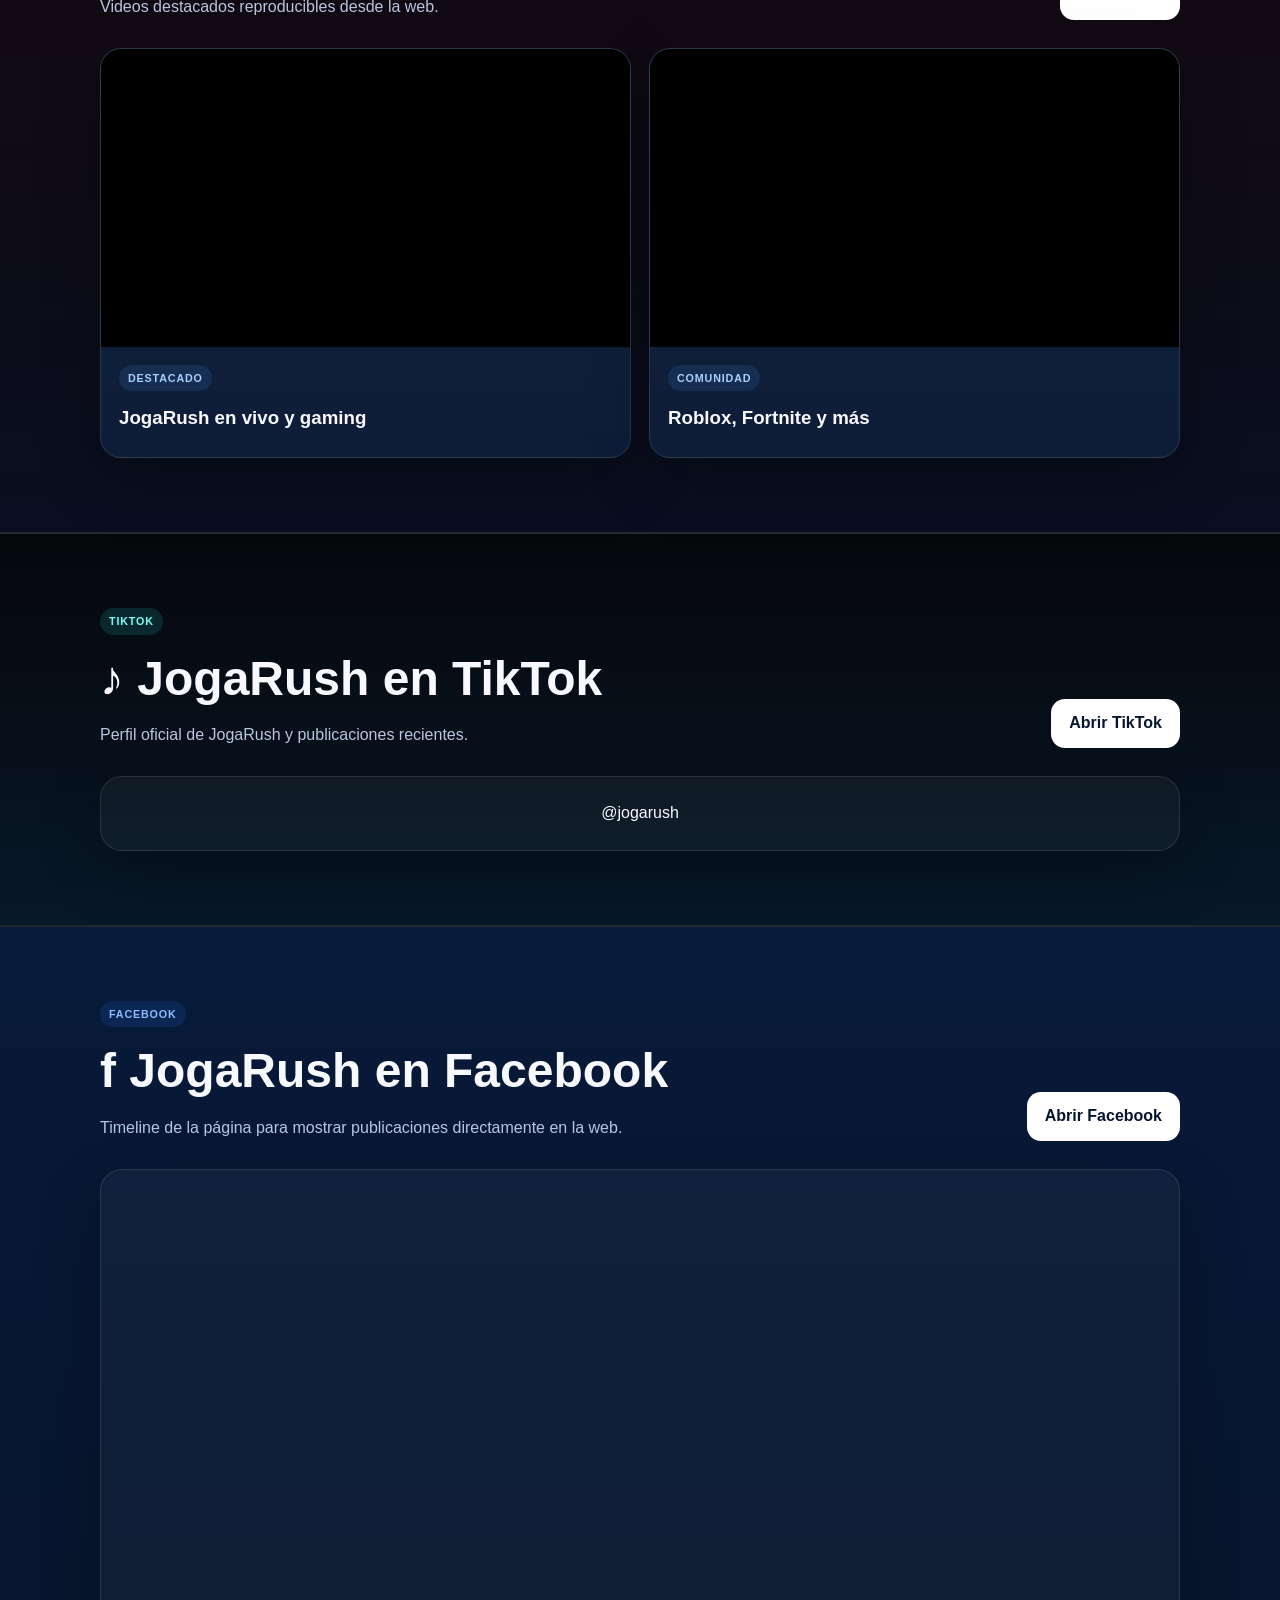
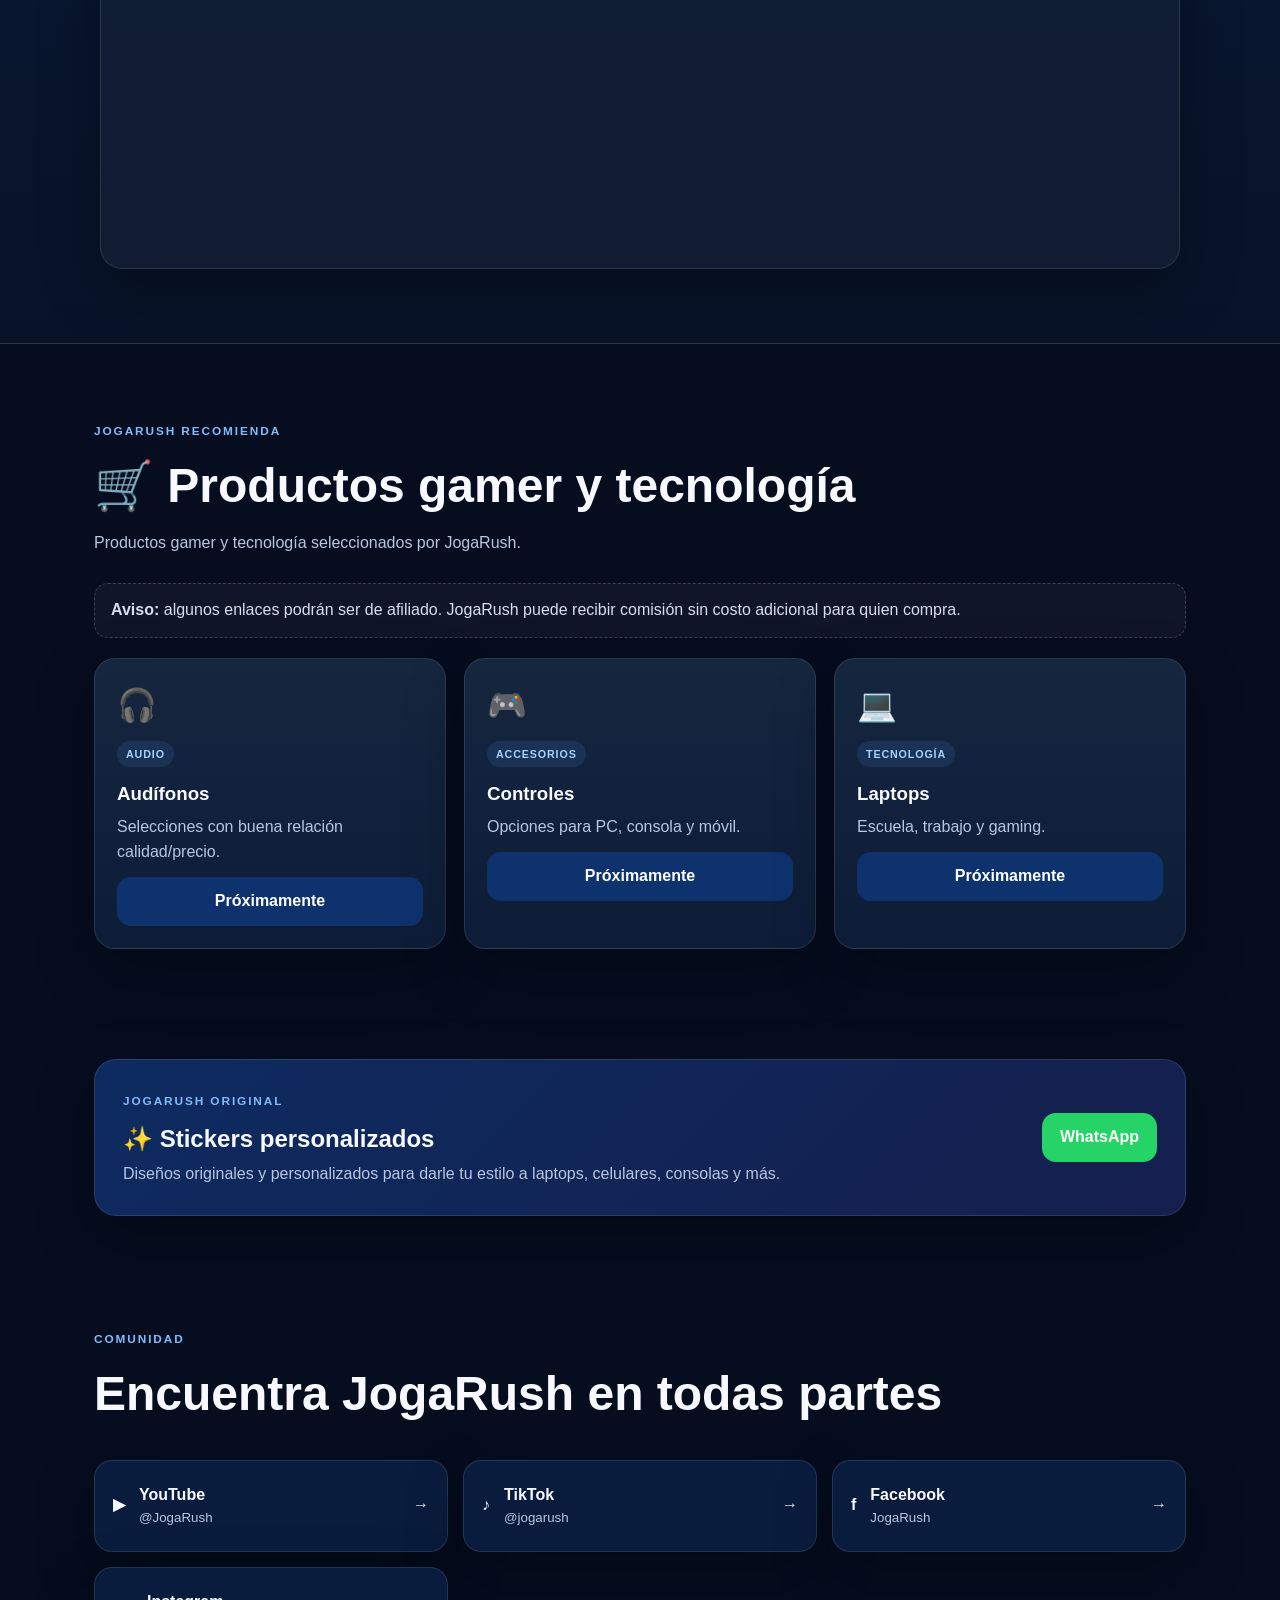
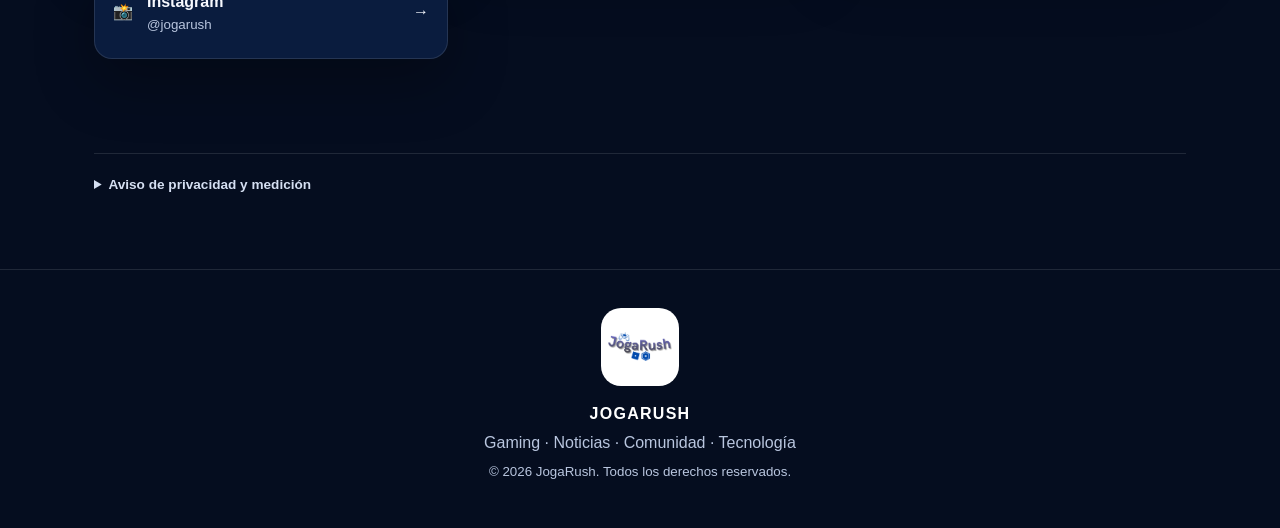
==== commit ebc4df80: "actualiza script" ====
--- a/index.html
+++ b/index.html
@@ -250,7 +250,7 @@
 
   <footer><img src="imag/Logo.png" alt="JogaRush"><strong>JOGARUSH</strong><p>Gaming · Noticias · Comunidad · Tecnología</p><small>© 2026 JogaRush. Todos los derechos reservados.</small></footer>
 
-  <script src="java/codigo.js"></script>
+  <script src="java/codigo.js?v=20260910-2"></script>
   <script async src="https://www.tiktok.com/embed.js"></script>
 </body>
 </html>
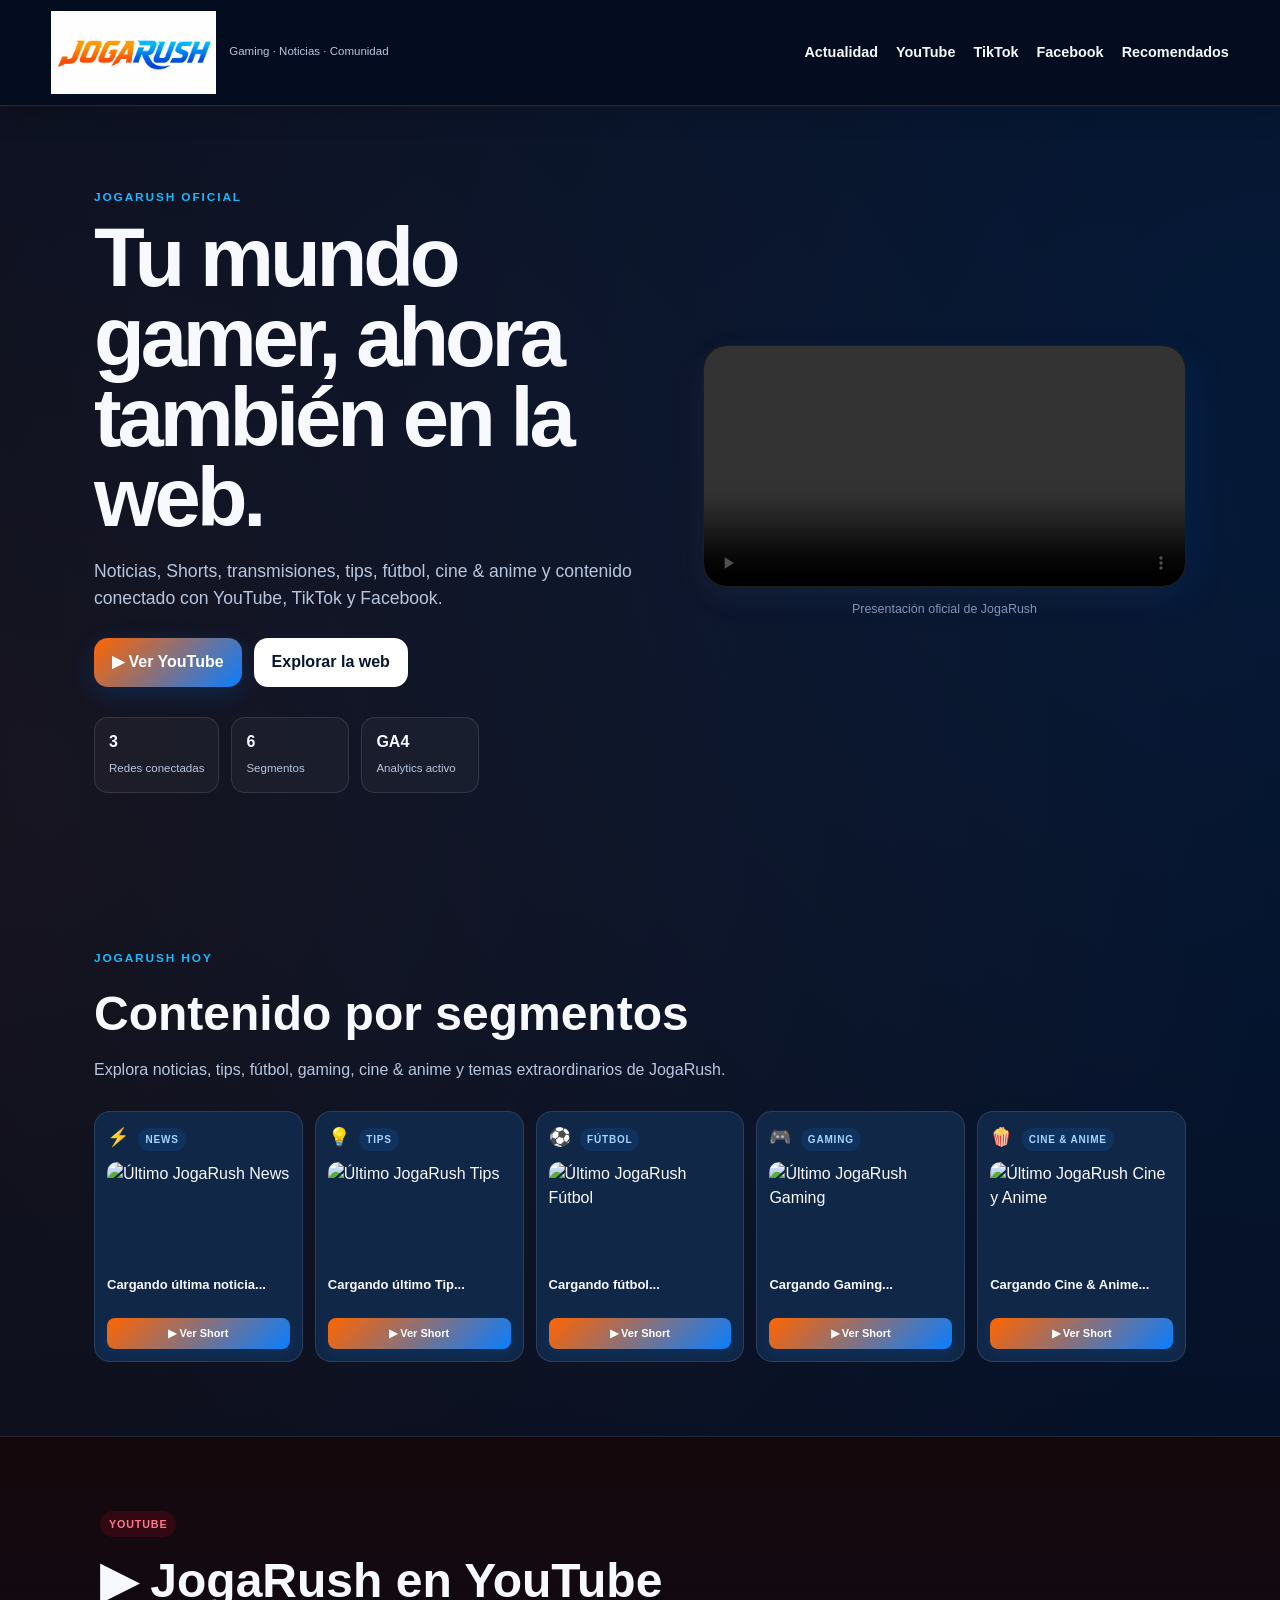
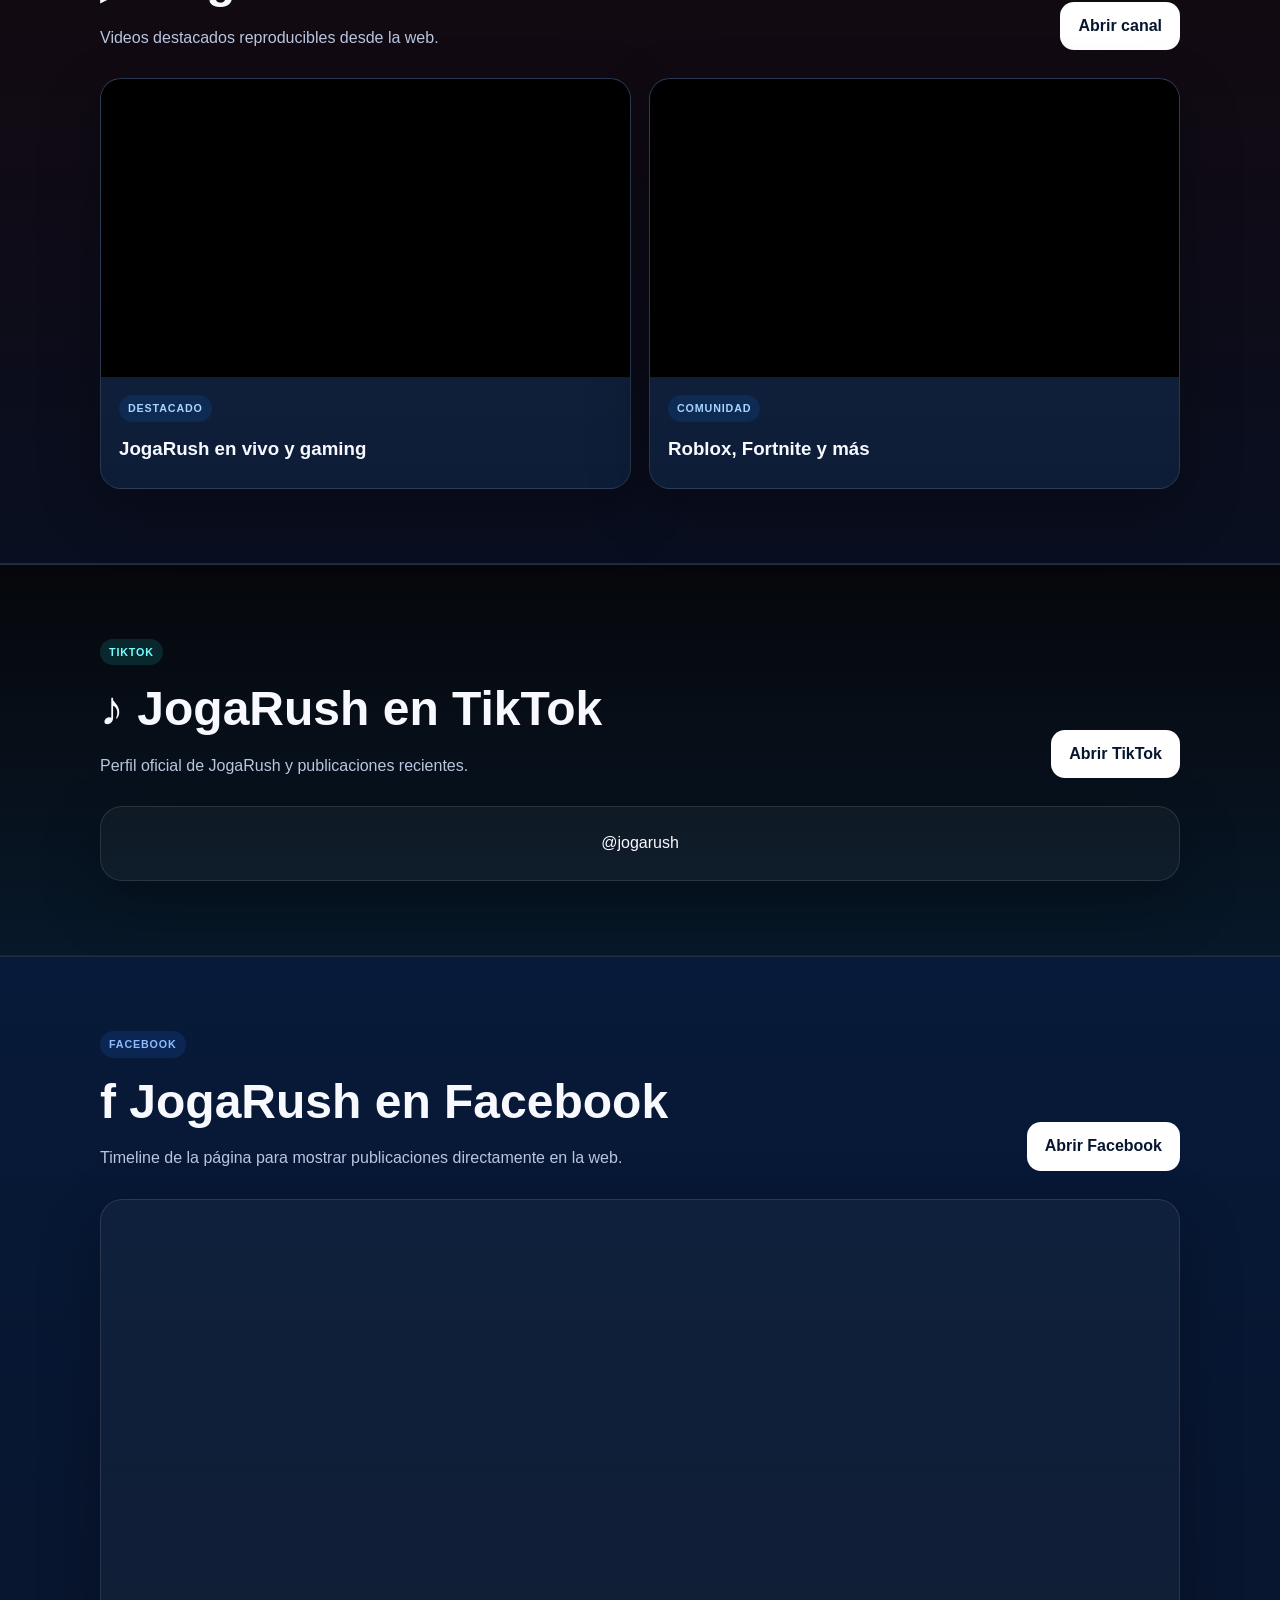
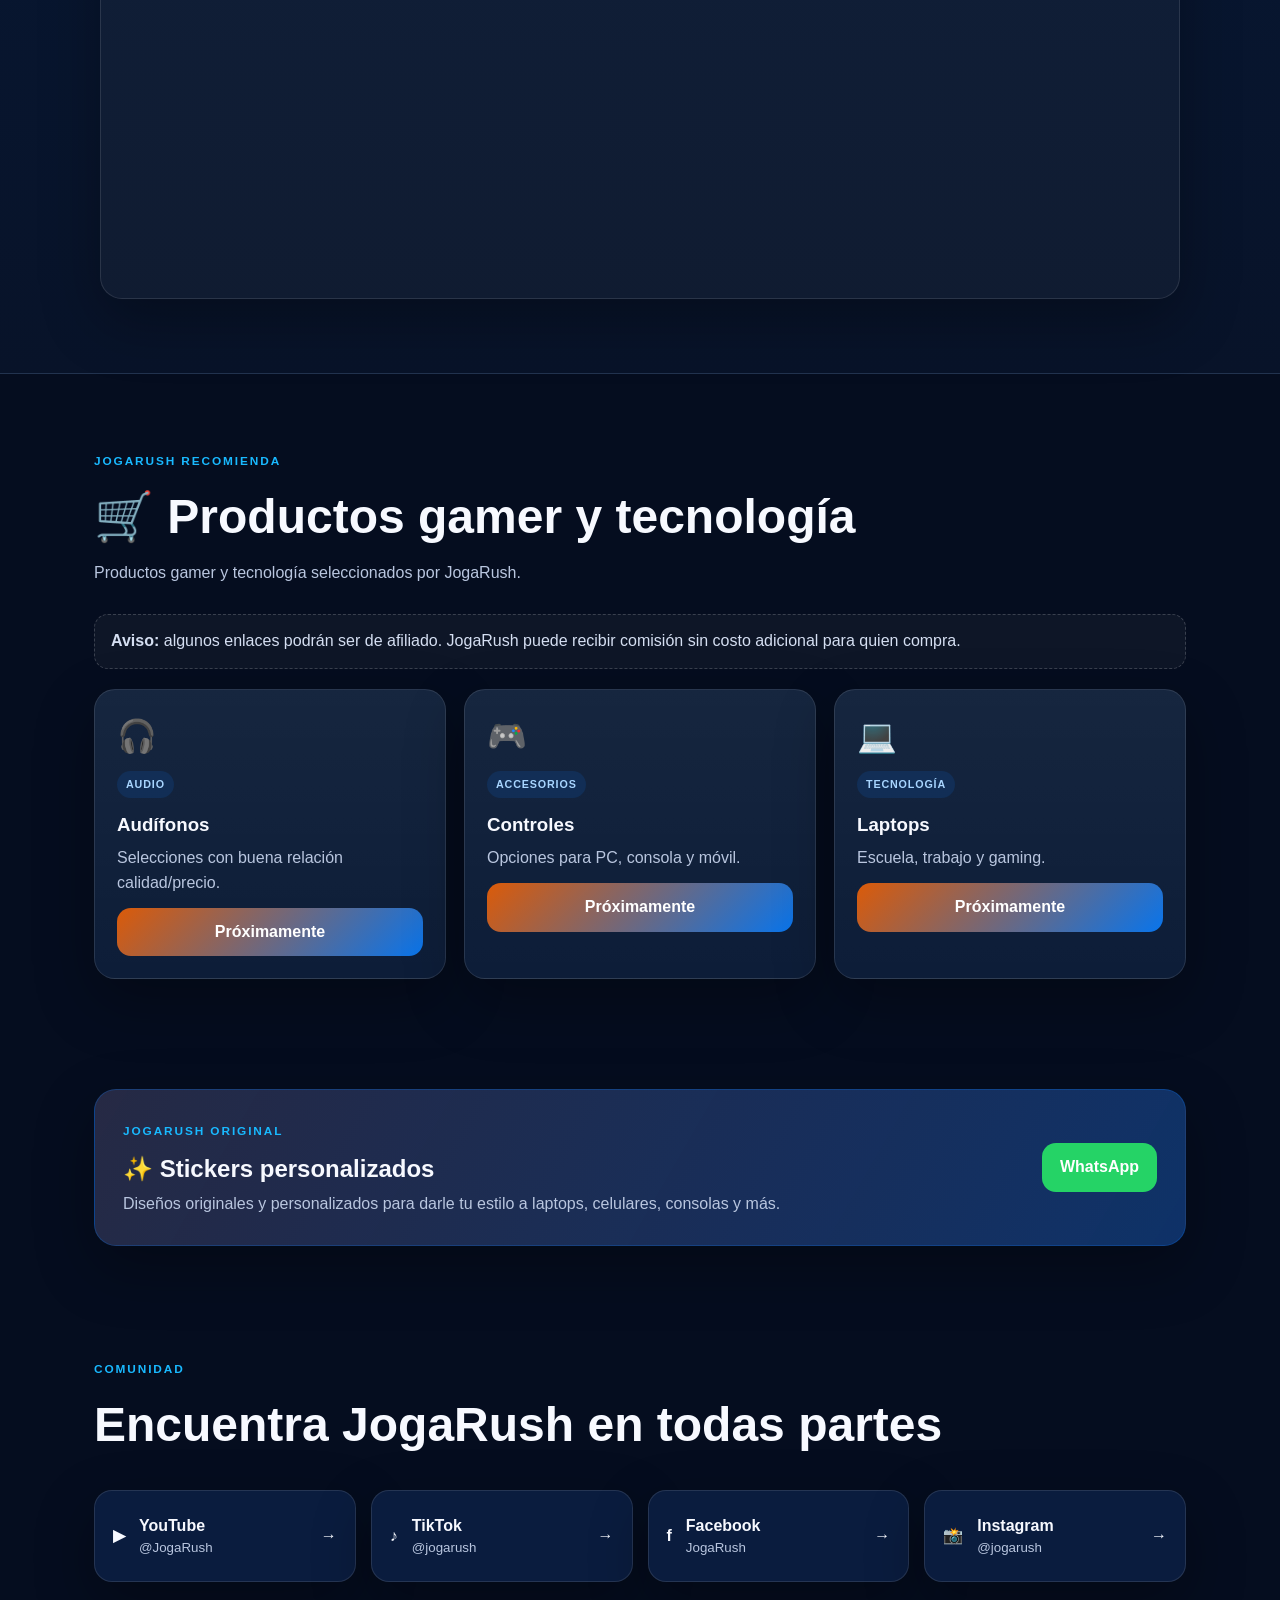
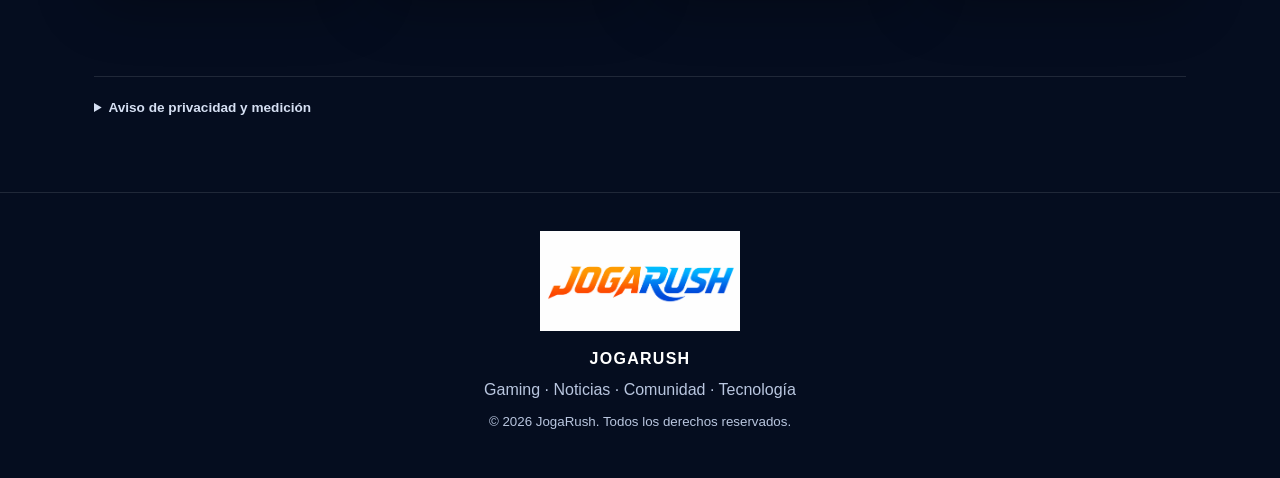
==== commit 76181a7f: "Actualizando logo" ====
--- a/index.html
+++ b/index.html
@@ -22,7 +22,7 @@
   <header class="topbar">
     <a class="brand" href="#inicio">
       <img src="imag/Logo.png" alt="Logo JogaRush" class="brand-logo">
-      <div><strong>JOGARUSH</strong><span>Gaming · Noticias · Comunidad</span></div>
+      <div><span>Gaming · Noticias · Comunidad</span></div>
     </a>
     <button class="menu-btn" id="menuBtn" aria-label="Abrir menú">☰</button>
     <nav class="nav" id="mainNav">
--- a/css/styles.css
+++ b/css/styles.css
@@ -1,59 +1,1012 @@
-*{box-sizing:border-box}:root{--bg:#050d1f;--panel:#0b2148;--text:#f7f9ff;--muted:#b9c6df;--line:rgba(255,255,255,.11);--blue:#4e9dff;--purple:#845dff;--green:#25D366;--shadow:0 22px 60px rgba(0,0,0,.30)}
-    html{scroll-behavior:smooth}
-    body{margin:0;background:radial-gradient(circle at 20% 0%,rgba(42,107,255,.14),transparent 25%),var(--bg);color:var(--text);font-family:Arial,Helvetica,sans-serif;line-height:1.55}a{text-decoration:none;color:inherit}
-        img,video,iframe{max-width:100%}.topbar{position:sticky;top:0;z-index:100;min-height:72px;padding:11px clamp(16px,4vw,54px);display:flex;align-items:center;justify-content:space-between;gap:24px;background:rgba(5,13,31,.92);backdrop-filter:blur(14px);border-bottom:1px solid var(--line)}
-            .brand{display:flex;align-items:center;gap:11px}
-            .brand-logo{width:52px;height:52px;object-fit:contain;background:white;border-radius:14px;padding:5px}
-            .brand strong{display:block;letter-spacing:.07em}.brand span{display:block;font-size:.72rem;color:var(--muted)}
-            .nav{display:flex;gap:18px;font-weight:700;font-size:.9rem}.nav a:hover{color:#8cc2ff}
-            .menu-btn{display:none;background:#0a1b3c;color:white;border:1px solid var(--line);border-radius:11px;padding:8px 11px}
-            .hero{max-width:1220px;min-height:72vh;margin:auto;padding:78px clamp(20px,5vw,70px);display:grid;grid-template-columns:1.08fr .92fr;align-items:center;gap:42px}
-            .hero h1{margin:10px 0 20px;font-size:clamp(2.7rem,6.5vw,5.6rem);line-height:.96;letter-spacing:-.05em}
-            .eyebrow{color:#7fbdff;font-size:.74rem;font-weight:900;letter-spacing:.16em}
-            .lead{max-width:720px;font-size:1.1rem;color:var(--muted)}.actions{display:flex;gap:12px;flex-wrap:wrap;margin-top:26px}
-            .btn{display:inline-flex;align-items:center;justify-content:center;border-radius:14px;padding:12px 18px;font-weight:800;transition:.18s}
-            .btn:hover{transform:translateY(-2px)}.primary{color:white;background:linear-gradient(135deg,var(--blue),var(--purple))}
-            .secondary,.light{background:white;color:#07152f}.mini-stats{display:flex;gap:12px;flex-wrap:wrap;margin-top:30px}
-            .mini-stats div{min-width:118px;padding:12px 14px;border:1px solid var(--line);border-radius:14px;background:rgba(255,255,255,.035)}.mini-stats strong{display:block}.mini-stats span{font-size:.72rem;color:var(--muted)}
-            .welcome-video{overflow:hidden;border-radius:24px;border:1px solid var(--line);background:#000;box-shadow:var(--shadow)}.welcome-video video{width:100%;display:block}.caption{text-align:center;color:#8293b4;font-size:.78rem}
-            .section{max-width:1220px;margin:auto;padding:74px clamp(20px,5vw,70px)}
-            .section-head{margin-bottom:28px}.section-head h2,.platform-head h2{margin:7px 0;font-size:clamp(1.9rem,4vw,3rem)}
-            .section-head p,.platform-head p{max-width:760px;margin:0;color:var(--muted)}.grid{display:grid;gap:18px}
-            .segments,.products{grid-template-columns:repeat(3,minmax(0,1fr))}.card,.embed-card{border:1px solid var(--line);border-radius:21px;background:linear-gradient(180deg,rgba(255,255,255,.06),rgba(255,255,255,.025)),#071833;box-shadow:var(--shadow)}
-            .card{padding:22px}.icon{font-size:2rem;margin-bottom:10px}.tag,
-            .platform-label{display:inline-block;padding:5px 9px;border-radius:999px;font-size:.67rem;font-weight:900;letter-spacing:.08em}
-            .tag{background:rgba(78,157,255,.12);color:#a8d0ff}
-            .card h3,.embed-card h3{margin:12px 0 7px}.card p{margin:0;color:var(--muted)}
-            .platform{max-width:none;border-top:1px solid var(--line);border-bottom:1px solid var(--line)}
-            .youtube-bg{background:linear-gradient(180deg,#15080c,#090f21)}
-            .tiktok-bg{background:linear-gradient(180deg,#06070b,#071829)}
-            .facebook-bg{background:linear-gradient(180deg,#071a39,#081329)}
-            .platform-head{max-width:1080px;margin:0 auto 28px;display:flex;align-items:flex-end;justify-content:space-between;gap:20px}.yt{background:#ff003320;color:#ff7890}
-            .tk{background:#22e9e920;color:#76ffff}.fb{background:#2978ff22;color:#8ebaff}
-            .video-grid{max-width:1080px;margin:auto;display:grid;grid-template-columns:1fr 1fr;gap:18px}
-            .embed-card{overflow:hidden}.ratio{position:relative;aspect-ratio:16/9;background:#000}
-            .ratio iframe{position:absolute;inset:0;width:100%;height:100%;border:0}.pad{padding:18px}
-            .social-shell{max-width:1080px;margin:auto;padding:24px;border-radius:22px;border:1px solid var(--line);background:rgba(255,255,255,.035);box-shadow:var(--shadow);text-align:center}
-            .social-shell iframe{display:block;margin:auto}
-            .affiliate-note{margin-bottom:20px;padding:14px 16px;border-radius:14px;background:rgba(255,255,255,.04);border:1px dashed rgba(255,255,255,.18);color:#d5dff2}
-            .product{width:100%;margin-top:12px;background:#0d326e;color:white}.compact{padding-top:36px;padding-bottom:36px}
-            .promo{display:flex;align-items:center;justify-content:space-between;gap:25px;padding:28px;border-radius:22px;background:linear-gradient(135deg,#0d2b60,#151f4d);border:1px solid var(--line);box-shadow:var(--shadow)}
-            .promo h2{margin:7px 0 5px}.promo p{margin:0;color:var(--muted)}
-            .whatsapp{background:var(--green);color:white}.social-cards{display:grid;grid-template-columns:repeat(3,1fr);gap:15px}
-            .social-card{min-height:92px;padding:18px;display:grid;grid-template-columns:auto 1fr auto;align-items:center;gap:14px;border-radius:18px;border:1px solid var(--line);background:#0a1c3e;box-shadow:var(--shadow)}
-            .social-card strong,.social-card small{display:block}.social-card small{color:var(--muted)}.privacy{padding-top:20px}
-            .privacy details{border-top:1px solid var(--line);padding-top:20px;color:#9ba9c4;font-size:.85rem}
-            .privacy summary{cursor:pointer;color:#d5dff2;font-weight:700}
-            footer{text-align:center;border-top:1px solid var(--line);padding:38px 18px 44px;color:var(--muted)}
-            footer img{width:78px;height:78px;object-fit:contain;background:white;border-radius:20px;padding:7px}
-            footer strong{display:block;color:white;margin-top:8px;letter-spacing:.08em}
-            footer p{margin:4px 0}@media(max-width:900px){.hero{grid-template-columns:1fr;min-height:auto;padding-top:54px}
-            .segments,.products{grid-template-columns:1fr 1fr}.social-cards{grid-template-columns:1fr}
-            .nav{display:none;position:absolute;top:72px;left:14px;right:14px;flex-direction:column;padding:14px;background:#071831;border:1px solid var(--line);border-radius:16px}
-            .nav.open{display:flex}
-            .menu-btn{display:block}}@media(max-width:680px){.brand span{display:none}.hero h1{font-size:clamp(2.4rem,13vw,4rem)}
-            .segments,.products,.video-grid{grid-template-columns:1fr}.platform-head{align-items:flex-start;flex-direction:column}
-            .light{width:100%}.promo{flex-direction:column;align-items:stretch}.promo .btn{width:100%}.social-shell{padding:12px}}
+*{
+    box-sizing:border-box
+}
+
+:root{
+    --bg:#050d1f;
+    --panel:#0b2148;
+    --text:#f7f9ff;
+    --muted:#b9c6df;
+    --line:rgba(255,255,255,.11);
+
+    /* COLORES OFICIALES JOGARUSH */
+    --joga:#ff6500;
+    --joga-light:#ff9500;
+
+    --rush:#087eff;
+    --rush-light:#19b9ff;
+
+    --green:#25D366;
+
+    --shadow:0 22px 60px rgba(0,0,0,.30);
+}
+
+
+/* ==================================================
+   GENERAL
+================================================== */
+
+html{
+    scroll-behavior:smooth;
+}
+
+body{
+    margin:0;
+
+    background:
+        radial-gradient(
+            circle at 0% 15%,
+            rgba(255,101,0,.07),
+            transparent 28%
+        ),
+        radial-gradient(
+            circle at 100% 8%,
+            rgba(8,126,255,.11),
+            transparent 30%
+        ),
+        var(--bg);
+
+    color:var(--text);
+
+    font-family:Arial,Helvetica,sans-serif;
+
+    line-height:1.55;
+}
+
+a{
+    text-decoration:none;
+    color:inherit;
+}
+
+img,
+video,
+iframe{
+    max-width:100%;
+}
+
+
+/* ==================================================
+   BARRA SUPERIOR
+================================================== */
+
+.topbar{
+    position:sticky;
+    top:0;
+
+    z-index:100;
+
+    min-height:72px;
+
+    padding:11px clamp(16px,4vw,54px);
+
+    display:flex;
+    align-items:center;
+    justify-content:space-between;
+
+    gap:24px;
+
+    background:rgba(5,13,31,.94);
+
+    backdrop-filter:blur(14px);
+
+    border-bottom:1px solid var(--line);
+
+    box-shadow:
+        0 1px 0 rgba(255,101,0,.05),
+        0 5px 30px rgba(0,0,0,.15);
+}
+
+.brand{
+    display:flex;
+    align-items:center;
+
+    gap:13px;
+}
+
+
+/* LOGO OFICIAL HORIZONTAL */
+
+.brand-logo{
+    width:165px;
+    height:auto;
+
+    object-fit:contain;
+
+    background:transparent;
+
+    border-radius:0;
+
+    padding:0;
+
+    display:block;
+}
+
+
+.brand strong{
+    display:block;
+
+    letter-spacing:.07em;
+}
+
+.brand span{
+    display:block;
+
+    font-size:.72rem;
+
+    color:var(--muted);
+}
+
+
+.nav{
+    display:flex;
+
+    gap:18px;
+
+    font-weight:700;
+
+    font-size:.9rem;
+}
+
+.nav a{
+    transition:.18s;
+}
+
+.nav a:hover{
+    color:var(--rush-light);
+}
+
+
+.menu-btn{
+    display:none;
+
+    background:#0a1b3c;
+
+    color:white;
+
+    border:1px solid var(--line);
+
+    border-radius:11px;
+
+    padding:8px 11px;
+}
+
+
+/* ==================================================
+   HERO
+================================================== */
+
+.hero{
+    max-width:1220px;
+
+    min-height:72vh;
+
+    margin:auto;
+
+    padding:78px clamp(20px,5vw,70px);
+
+    display:grid;
+
+    grid-template-columns:1.08fr .92fr;
+
+    align-items:center;
+
+    gap:42px;
+}
+
+.hero h1{
+    margin:10px 0 20px;
+
+    font-size:clamp(2.7rem,6.5vw,5.6rem);
+
+    line-height:.96;
+
+    letter-spacing:-.05em;
+}
+
+
+.eyebrow{
+    color:var(--rush-light);
+
+    font-size:.74rem;
+
+    font-weight:900;
+
+    letter-spacing:.16em;
+}
+
+
+.lead{
+    max-width:720px;
+
+    font-size:1.1rem;
+
+    color:var(--muted);
+}
+
+
+.actions{
+    display:flex;
+
+    gap:12px;
+
+    flex-wrap:wrap;
+
+    margin-top:26px;
+}
+
+
+.btn{
+    display:inline-flex;
+
+    align-items:center;
+
+    justify-content:center;
+
+    border-radius:14px;
+
+    padding:12px 18px;
+
+    font-weight:800;
+
+    transition:
+        transform .18s,
+        box-shadow .18s;
+}
+
+
+.btn:hover{
+    transform:translateY(-2px);
+}
+
+
+/* BOTÓN PRINCIPAL JOGARUSH */
+
+.primary{
+    color:white;
+
+    background:linear-gradient(
+        135deg,
+        var(--joga),
+        var(--rush)
+    );
+
+    box-shadow:
+        0 7px 24px rgba(8,126,255,.18);
+}
+
+
+.primary:hover{
+    box-shadow:
+        -5px 5px 22px rgba(255,101,0,.16),
+        5px 5px 22px rgba(8,126,255,.20);
+}
+
+
+.secondary,
+.light{
+    background:white;
+
+    color:#07152f;
+}
+
+
+/* ==================================================
+   ESTADÍSTICAS
+================================================== */
+
+.mini-stats{
+    display:flex;
+
+    gap:12px;
+
+    flex-wrap:wrap;
+
+    margin-top:30px;
+}
+
+.mini-stats div{
+    min-width:118px;
+
+    padding:12px 14px;
+
+    border:1px solid var(--line);
+
+    border-radius:14px;
+
+    background:rgba(255,255,255,.035);
+}
+
+.mini-stats div:hover{
+    border-color:rgba(8,126,255,.35);
+}
+
+.mini-stats strong{
+    display:block;
+}
+
+.mini-stats span{
+    font-size:.72rem;
+
+    color:var(--muted);
+}
+
+
+/* ==================================================
+   VIDEO BIENVENIDA
+================================================== */
+
+.welcome-video{
+    overflow:hidden;
+
+    border-radius:24px;
+
+    border:1px solid var(--line);
+
+    background:#000;
+
+    box-shadow:
+        -10px 10px 35px rgba(255,101,0,.04),
+        10px 10px 35px rgba(8,126,255,.08);
+}
+
+.welcome-video video{
+    width:100%;
+
+    display:block;
+}
+
+.caption{
+    text-align:center;
+
+    color:#8293b4;
+
+    font-size:.78rem;
+}
+
+
+/* ==================================================
+   SECCIONES
+================================================== */
+
+.section{
+    max-width:1220px;
+
+    margin:auto;
+
+    padding:74px clamp(20px,5vw,70px);
+}
+
+
+.section-head{
+    margin-bottom:28px;
+}
+
+
+.section-head h2,
+.platform-head h2{
+    margin:7px 0;
+
+    font-size:clamp(1.9rem,4vw,3rem);
+}
+
+
+.section-head p,
+.platform-head p{
+    max-width:760px;
+
+    margin:0;
+
+    color:var(--muted);
+}
+
+
+.grid{
+    display:grid;
+
+    gap:18px;
+}
+
+
+.segments,
+.products{
+    grid-template-columns:repeat(3,minmax(0,1fr));
+}
+
+
+/* ==================================================
+   TARJETAS GENERALES
+================================================== */
+
+.card,
+.embed-card{
+    border:1px solid var(--line);
+
+    border-radius:21px;
+
+    background:
+        linear-gradient(
+            180deg,
+            rgba(255,255,255,.06),
+            rgba(255,255,255,.025)
+        ),
+        #071833;
+
+    box-shadow:var(--shadow);
+}
+
+
+.card{
+    padding:22px;
+
+    transition:
+        transform .2s ease,
+        border-color .2s ease,
+        box-shadow .2s ease;
+}
+
+
+.card:hover{
+    transform:translateY(-4px);
+
+    border-color:rgba(8,126,255,.35);
+
+    box-shadow:
+        -7px 8px 28px rgba(255,101,0,.05),
+        7px 8px 28px rgba(8,126,255,.10);
+}
+
+
+.icon{
+    font-size:2rem;
+
+    margin-bottom:10px;
+}
+
+
+.tag,
+.platform-label{
+    display:inline-block;
+
+    padding:5px 9px;
+
+    border-radius:999px;
+
+    font-size:.67rem;
+
+    font-weight:900;
+
+    letter-spacing:.08em;
+}
+
+
+.tag{
+    background:rgba(8,126,255,.13);
+
+    color:#a8d5ff;
+}
+
+
+.card h3,
+.embed-card h3{
+    margin:12px 0 7px;
+}
+
+
+.card p{
+    margin:0;
+
+    color:var(--muted);
+}
+
+
+/* ==================================================
+   PLATAFORMAS
+================================================== */
+
+.platform{
+    max-width:none;
+
+    border-top:1px solid var(--line);
+
+    border-bottom:1px solid var(--line);
+}
+
+
+/* CONSERVAMOS COLORES DE CADA PLATAFORMA */
+
+.youtube-bg{
+    background:linear-gradient(
+        180deg,
+        #15080c,
+        #090f21
+    );
+}
+
+
+.tiktok-bg{
+    background:linear-gradient(
+        180deg,
+        #06070b,
+        #071829
+    );
+}
+
+
+.facebook-bg{
+    background:linear-gradient(
+        180deg,
+        #071a39,
+        #081329
+    );
+}
+
+
+.platform-head{
+    max-width:1080px;
+
+    margin:0 auto 28px;
+
+    display:flex;
+
+    align-items:flex-end;
+
+    justify-content:space-between;
+
+    gap:20px;
+}
+
+
+.yt{
+    background:#ff003320;
+
+    color:#ff7890;
+}
+
+.tk{
+    background:#22e9e920;
+
+    color:#76ffff;
+}
+
+.fb{
+    background:#2978ff22;
+
+    color:#8ebaff;
+}
+
+
+.video-grid{
+    max-width:1080px;
+
+    margin:auto;
+
+    display:grid;
+
+    grid-template-columns:1fr 1fr;
+
+    gap:18px;
+}
+
+
+.embed-card{
+    overflow:hidden;
+}
+
+
+.ratio{
+    position:relative;
+
+    aspect-ratio:16/9;
+
+    background:#000;
+}
+
+
+.ratio iframe{
+    position:absolute;
+
+    inset:0;
+
+    width:100%;
+
+    height:100%;
+
+    border:0;
+}
+
+
+.pad{
+    padding:18px;
+}
+
+
+.social-shell{
+    max-width:1080px;
+
+    margin:auto;
+
+    padding:24px;
+
+    border-radius:22px;
+
+    border:1px solid var(--line);
+
+    background:rgba(255,255,255,.035);
+
+    box-shadow:var(--shadow);
+
+    text-align:center;
+}
+
+
+.social-shell iframe{
+    display:block;
+
+    margin:auto;
+}
+
+
+/* ==================================================
+   AFILIADOS / PRODUCTOS
+================================================== */
+
+.affiliate-note{
+    margin-bottom:20px;
+
+    padding:14px 16px;
+
+    border-radius:14px;
+
+    background:rgba(255,255,255,.04);
+
+    border:1px dashed rgba(255,255,255,.18);
+
+    color:#d5dff2;
+}
+
+
+.product{
+    width:100%;
+
+    margin-top:12px;
+
+    color:white;
+
+    background:linear-gradient(
+        135deg,
+        rgba(255,101,0,.85),
+        rgba(8,126,255,.9)
+    );
+}
+
+
+.compact{
+    padding-top:36px;
+
+    padding-bottom:36px;
+}
+
+
+/* ==================================================
+   STICKERS / PROMO
+================================================== */
+
+.promo{
+    display:flex;
+
+    align-items:center;
+
+    justify-content:space-between;
+
+    gap:25px;
+
+    padding:28px;
+
+    border-radius:22px;
+
+    background:
+        linear-gradient(
+            120deg,
+            rgba(255,101,0,.09),
+            rgba(8,126,255,.16)
+        ),
+        #10234b;
+
+    border:1px solid rgba(8,126,255,.25);
+
+    box-shadow:var(--shadow);
+}
+
+
+.promo h2{
+    margin:7px 0 5px;
+}
+
+
+.promo p{
+    margin:0;
+
+    color:var(--muted);
+}
+
+
+.whatsapp{
+    background:var(--green);
+
+    color:white;
+}
+
+
+/* ==================================================
+   REDES / COMUNIDAD
+================================================== */
+
+.social-cards{
+    display:grid;
+
+    grid-template-columns:repeat(4,1fr);
+
+    gap:15px;
+}
+
+
+.social-card{
+    min-height:92px;
+
+    padding:18px;
+
+    display:grid;
+
+    grid-template-columns:auto 1fr auto;
+
+    align-items:center;
+
+    gap:14px;
+
+    border-radius:18px;
+
+    border:1px solid var(--line);
+
+    background:#0a1c3e;
+
+    box-shadow:var(--shadow);
+
+    transition:
+        transform .2s ease,
+        border-color .2s ease,
+        box-shadow .2s ease;
+}
+
+
+.social-card:hover{
+    transform:translateY(-4px);
+
+    border-color:rgba(8,126,255,.40);
+
+    box-shadow:
+        -5px 8px 24px rgba(255,101,0,.05),
+        5px 8px 24px rgba(8,126,255,.12);
+}
+
+
+.social-card strong,
+.social-card small{
+    display:block;
+}
+
+
+.social-card small{
+    color:var(--muted);
+}
+
+
+/* ==================================================
+   PRIVACIDAD
+================================================== */
+
+.privacy{
+    padding-top:20px;
+}
+
+
+.privacy details{
+    border-top:1px solid var(--line);
+
+    padding-top:20px;
+
+    color:#9ba9c4;
+
+    font-size:.85rem;
+}
+
+
+.privacy summary{
+    cursor:pointer;
+
+    color:#d5dff2;
+
+    font-weight:700;
+}
+
+
+/* ==================================================
+   FOOTER
+================================================== */
+
+footer{
+    text-align:center;
+
+    border-top:1px solid var(--line);
+
+    padding:38px 18px 44px;
+
+    color:var(--muted);
+}
+
+
+/* LOGO OFICIAL EN FOOTER */
+
+footer img{
+    width:200px;
+
+    height:auto;
+
+    object-fit:contain;
+
+    background:transparent;
+
+    border-radius:0;
+
+    padding:0;
+}
+
+
+footer strong{
+    display:block;
+
+    color:white;
+
+    margin-top:8px;
+
+    letter-spacing:.08em;
+}
+
+
+footer p{
+    margin:6px 0;
+}
+
+
+/* ==================================================
+   RESPONSIVE GENERAL
+================================================== */
+
+@media(max-width:900px){
+
+    .hero{
+        grid-template-columns:1fr;
+
+        min-height:auto;
+
+        padding-top:54px;
+    }
+
+
+    .segments,
+    .products{
+        grid-template-columns:1fr 1fr;
+    }
+
+
+    .social-cards{
+        grid-template-columns:1fr 1fr;
+    }
+
+
+    .nav{
+        display:none;
+
+        position:absolute;
+
+        top:72px;
+
+        left:14px;
+
+        right:14px;
+
+        flex-direction:column;
+
+        padding:14px;
+
+        background:#071831;
+
+        border:1px solid var(--line);
+
+        border-radius:16px;
+    }
+
+
+    .nav.open{
+        display:flex;
+    }
+
+
+    .menu-btn{
+        display:block;
+    }
+
+
+    .brand-logo{
+        width:145px;
+    }
+
+}
+
+
+@media(max-width:680px){
+
+    .brand span{
+        display:none;
+    }
+
+
+    .brand-logo{
+        width:130px;
+    }
+
+
+    .hero h1{
+        font-size:clamp(2.4rem,13vw,4rem);
+    }
+
+
+    .segments,
+    .products,
+    .video-grid{
+        grid-template-columns:1fr;
+    }
+
+
+    .platform-head{
+        align-items:flex-start;
+
+        flex-direction:column;
+    }
+
+
+    .light{
+        width:100%;
+    }
+
+
+    .promo{
+        flex-direction:column;
+
+        align-items:stretch;
+    }
+
+
+    .promo .btn{
+        width:100%;
+    }
+
+
+    .social-shell{
+        padding:12px;
+    }
+
+
+    .social-cards{
+        grid-template-columns:1fr;
+    }
+
+
+    footer img{
+        width:165px;
+    }
+
+}
+
 
 
 /* ==================================================
@@ -61,144 +1014,191 @@
 ================================================== */
 
 .segment-grid{
-    width: 100% !important;
-    max-width: 100% !important;
-
-    display: grid !important;
-    grid-template-columns: repeat(5, minmax(0, 1fr)) !important;
-
-    gap: 12px !important;
-}
+    width:100% !important;
+
+    max-width:100% !important;
+
+    display:grid !important;
+
+    grid-template-columns:
+        repeat(5,minmax(0,1fr)) !important;
+
+    gap:12px !important;
+}
+
 
 .segment-card{
-    width: auto !important;
-    min-width: 0 !important;
-
-    padding: 12px !important;
-    border-radius: 16px !important;
-
-    overflow: hidden !important;
-
-    border: 1px solid rgba(255,255,255,.11);
-    background: #102747;
-}
+    width:auto !important;
+
+    min-width:0 !important;
+
+    padding:12px !important;
+
+    border-radius:16px !important;
+
+    overflow:hidden !important;
+
+    border:1px solid rgba(255,255,255,.11);
+
+    background:#102747;
+
+    transition:
+        transform .20s ease,
+        border-color .20s ease,
+        box-shadow .20s ease;
+}
+
+
+.segment-card:hover{
+    transform:translateY(-4px);
+
+    border-color:rgba(8,126,255,.45) !important;
+
+    box-shadow:
+        -7px 8px 25px rgba(255,101,0,.07),
+        7px 8px 25px rgba(8,126,255,.13);
+}
+
 
 .segment-card .segment-icon{
-    display: inline-block;
-    font-size: 18px !important;
-    margin-right: 5px;
-}
+    display:inline-block;
+
+    font-size:18px !important;
+
+    margin-right:5px;
+}
+
 
 .segment-card .tag{
-    font-size: 10px !important;
-    padding: 4px 7px !important;
+    font-size:10px !important;
+
+    padding:4px 7px !important;
 }
 
 
 /* MINIATURA */
 
 .segment-grid .segment-thumbnail{
-    display: block !important;
-
-    width: 100% !important;
-    max-width: 100% !important;
-
-    height: 105px !important;
-
-    object-fit: cover !important;
-    object-position: center !important;
-
-    margin: 10px 0 !important;
-
-    border-radius: 10px !important;
+    display:block !important;
+
+    width:100% !important;
+
+    max-width:100% !important;
+
+    height:105px !important;
+
+    object-fit:cover !important;
+
+    object-position:center !important;
+
+    margin:10px 0 !important;
+
+    border-radius:10px !important;
 }
 
 
 /* TÍTULO */
 
 .segment-grid .segment-title{
-    font-size: 13px !important;
-    line-height: 1.25 !important;
-
-    margin: 5px 0 !important;
-
-    display: -webkit-box !important;
-    -webkit-line-clamp: 2;
-    -webkit-box-orient: vertical;
-
-    overflow: hidden !important;
-
-    min-height: 33px;
+    font-size:13px !important;
+
+    line-height:1.25 !important;
+
+    margin:5px 0 !important;
+
+    display:-webkit-box !important;
+
+    -webkit-line-clamp:2;
+
+    -webkit-box-orient:vertical;
+
+    overflow:hidden !important;
+
+    min-height:33px;
 }
 
 
 /* FECHA */
 
 .segment-grid .segment-date{
-    font-size: 10px !important;
-    color: #8fa5c7 !important;
-
-    margin: 4px 0 8px !important;
-}
-
-
-/* BOTÓN */
+    font-size:10px !important;
+
+    color:#8fa5c7 !important;
+
+    margin:4px 0 8px !important;
+}
+
+
+/* BOTÓN JOGARUSH */
 
 .segment-grid .btn-segment{
-    width: 100% !important;
-
-    padding: 7px 5px !important;
-
-    font-size: 11px !important;
-
-    border-radius: 8px !important;
-
-    color: white !important;
-
-    background: linear-gradient(
+    width:100% !important;
+
+    padding:7px 5px !important;
+
+    font-size:11px !important;
+
+    border-radius:8px !important;
+
+    color:white !important;
+
+    background:linear-gradient(
         135deg,
-        #347dff,
-        #7358ff
+        var(--joga),
+        var(--rush)
     ) !important;
-}
-
-
-/* TABLET */
+
+    box-shadow:
+        0 4px 14px rgba(8,126,255,.13);
+}
+
+
+/* ==================================================
+   TABLET - PROGRAMAS
+================================================== */
 
 @media(max-width:1000px){
 
     .segment-grid{
-        grid-template-columns: repeat(3, minmax(0,1fr)) !important;
-    }
-
-}
-
-
-/* CELULAR */
+        grid-template-columns:
+            repeat(3,minmax(0,1fr)) !important;
+    }
+
+}
+
+
+/* ==================================================
+   CELULAR - PROGRAMAS
+================================================== */
 
 @media(max-width:650px){
 
     .segment-grid{
-        display: flex !important;
-
-        overflow-x: auto !important;
-
-        gap: 10px !important;
-
-        padding-bottom: 12px;
-
-        scroll-snap-type: x mandatory;
-    }
+        display:flex !important;
+
+        overflow-x:auto !important;
+
+        gap:10px !important;
+
+        padding-bottom:12px;
+
+        scroll-snap-type:x mandatory;
+
+        -webkit-overflow-scrolling:touch;
+    }
+
 
     .segment-card{
-        flex: 0 0 175px !important;
-        width: 175px !important;
-
-        scroll-snap-align: start;
-    }
+        flex:0 0 175px !important;
+
+        width:175px !important;
+
+        scroll-snap-align:start;
+    }
+
 
     .segment-grid .segment-thumbnail{
-        height: 95px !important;
+        height:95px !important;
     }
 
 }
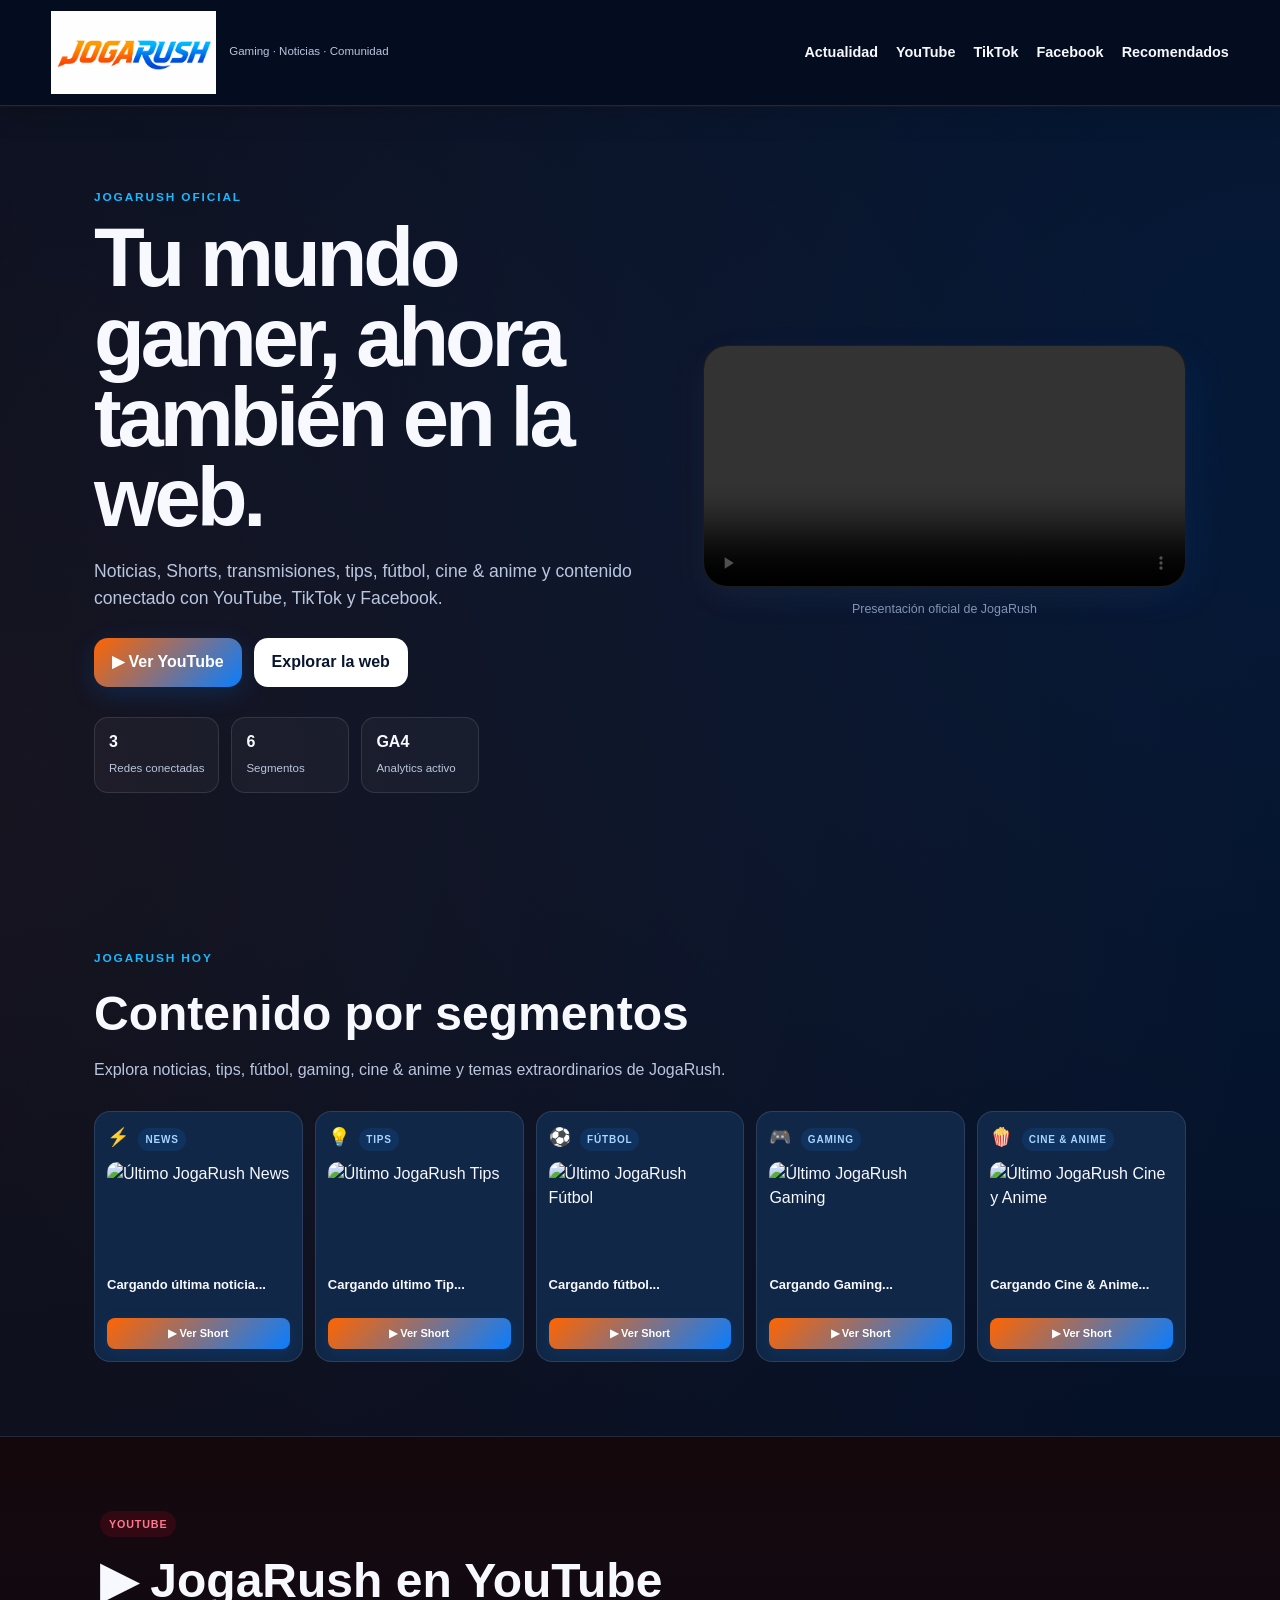
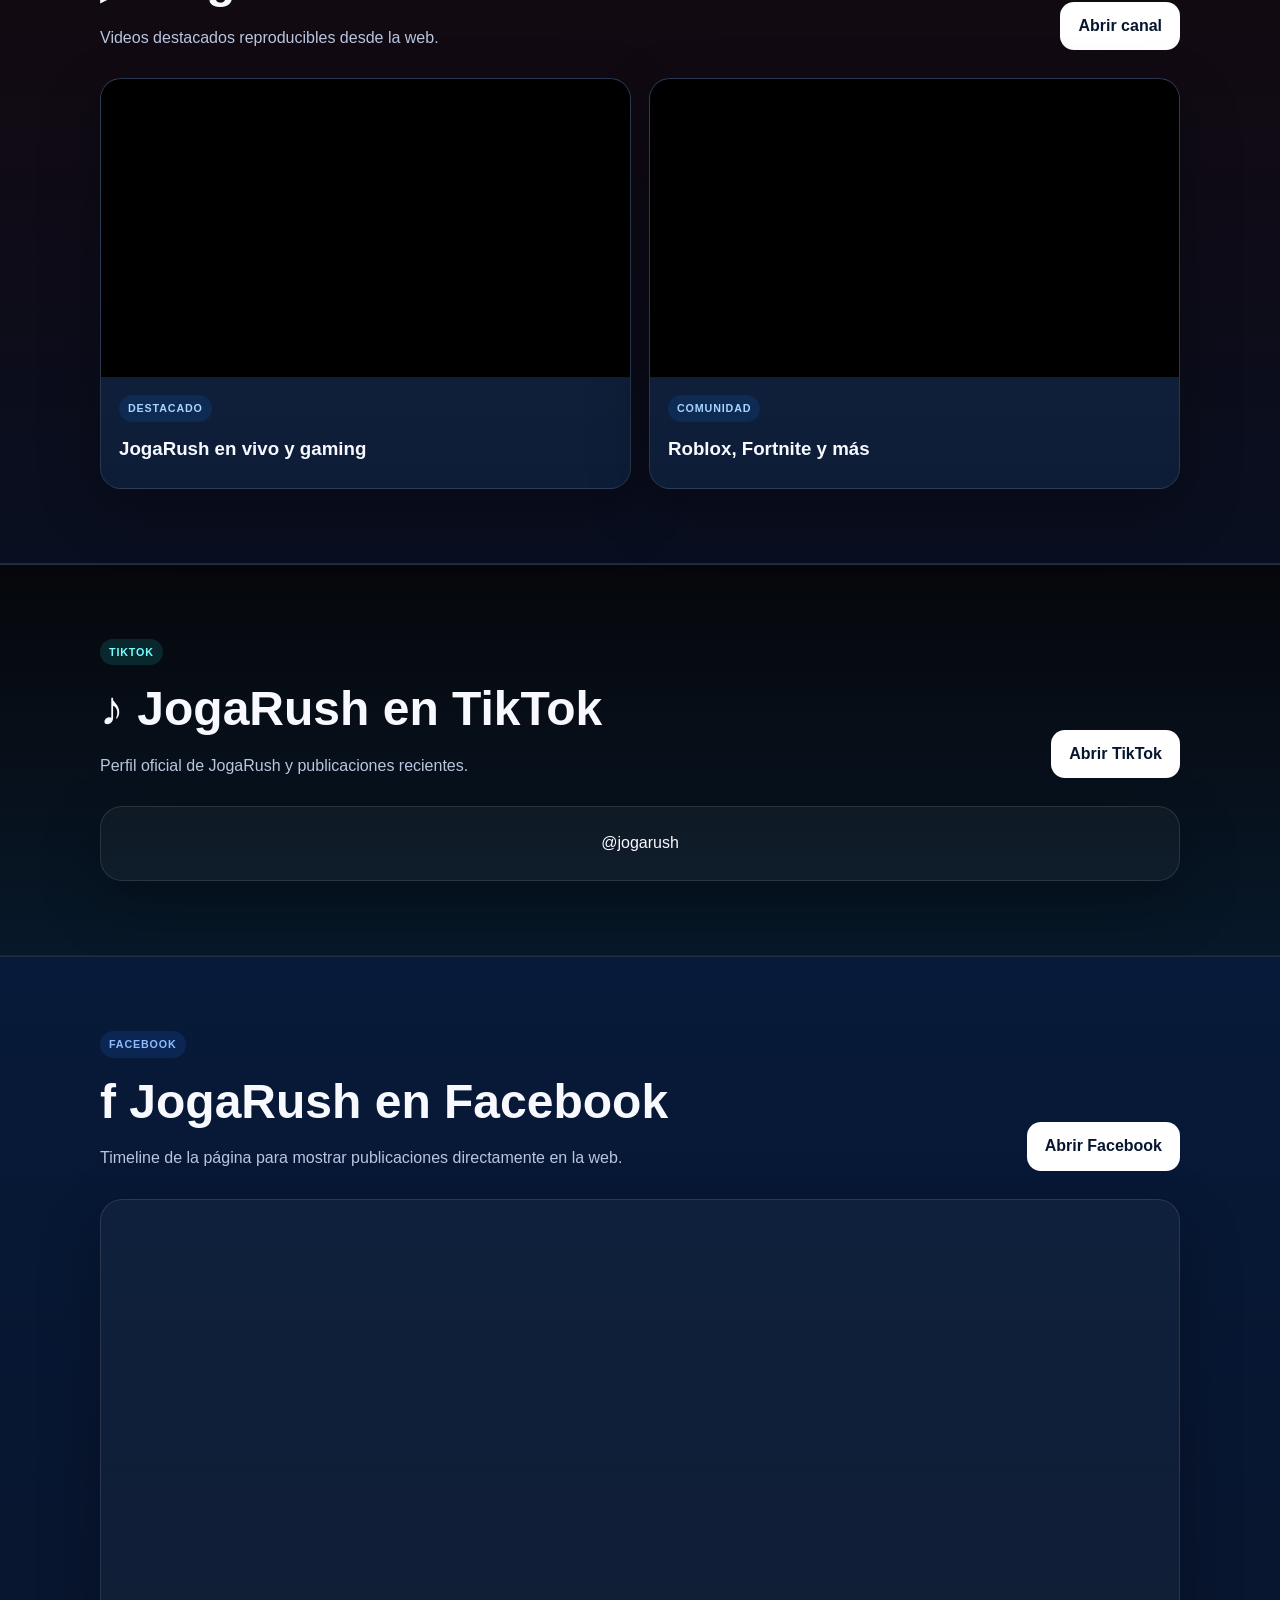
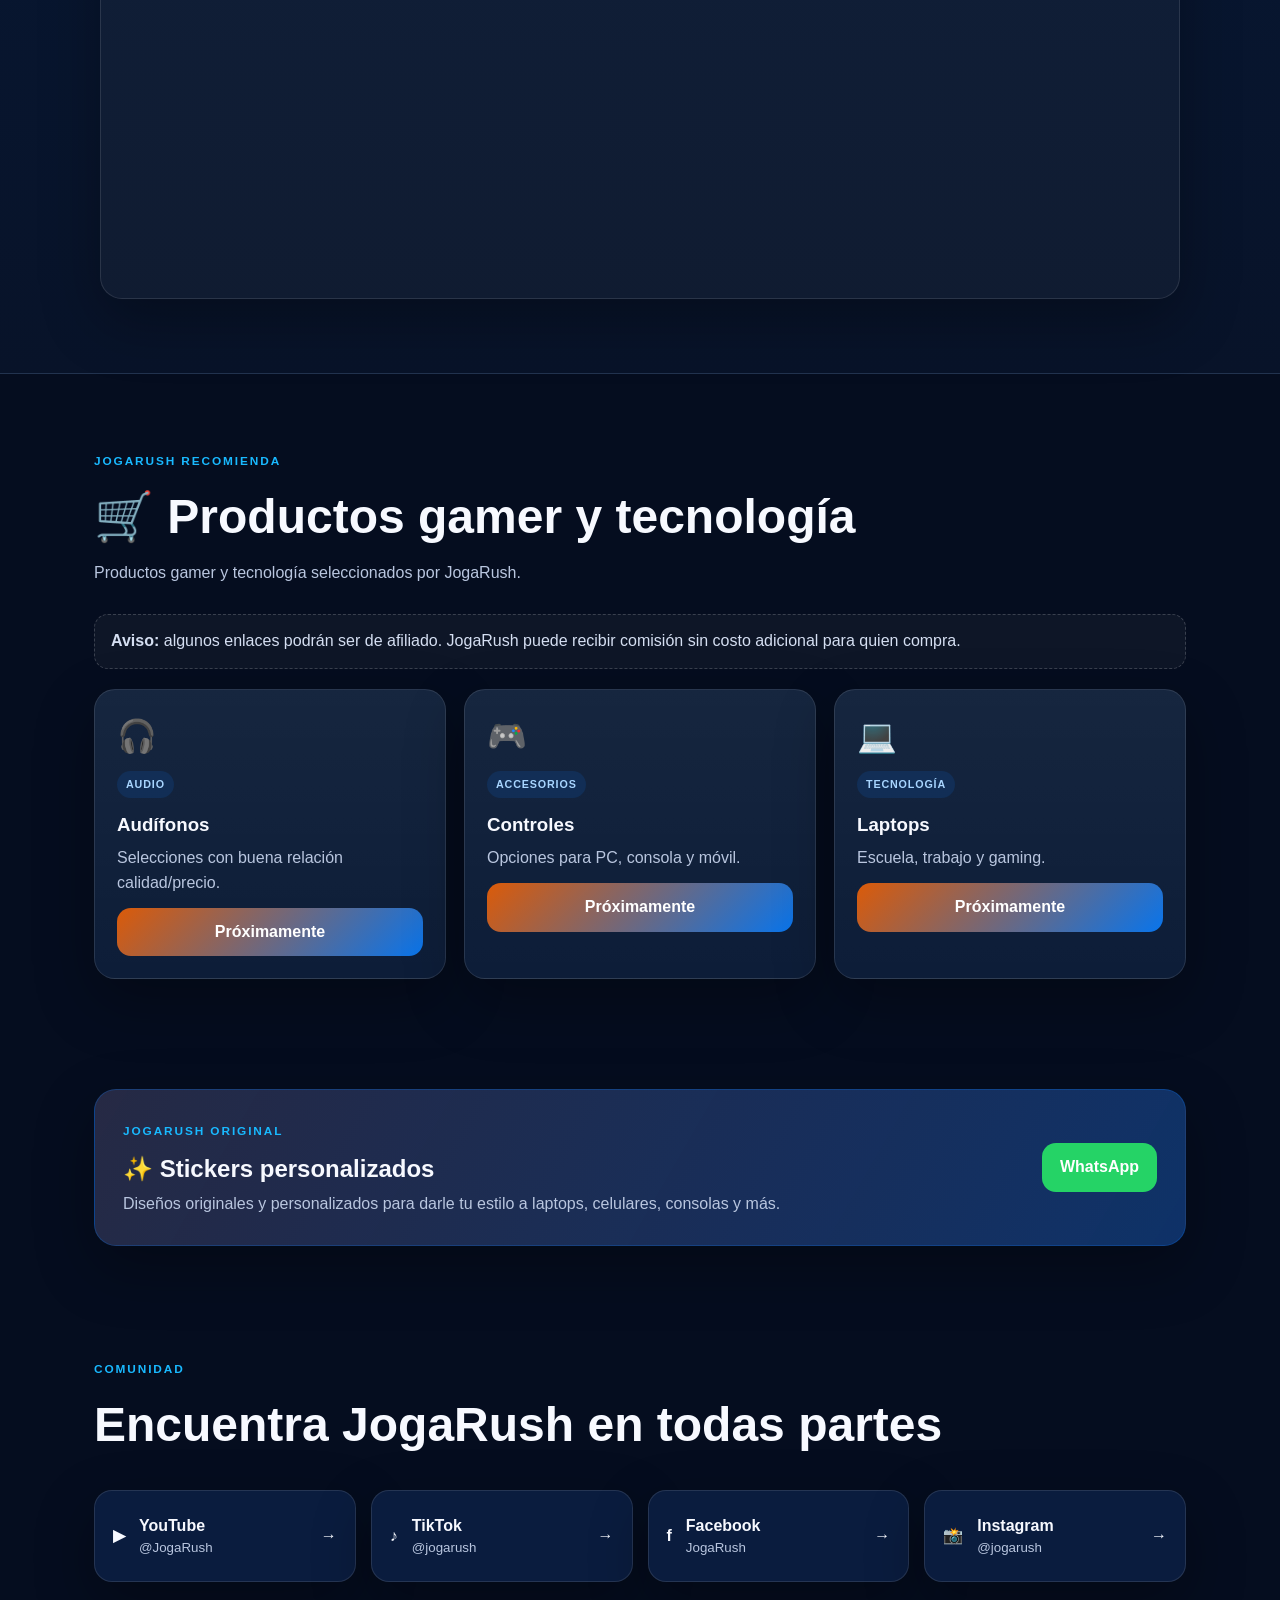
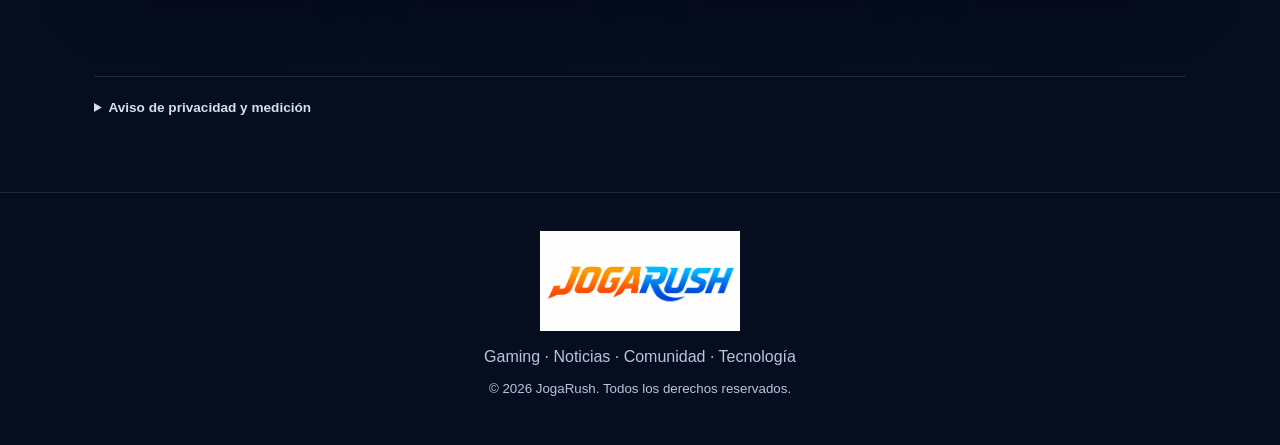
==== commit 489728b3: "new actualizacion" ====
--- a/index.html
+++ b/index.html
@@ -248,7 +248,7 @@
     <section class="section privacy"><details><summary>Aviso de privacidad y medición</summary><p>JogaRush utiliza Google Analytics para conocer estadísticas de uso del sitio, como páginas vistas e interacciones. El contacto se realiza mediante servicios externos como WhatsApp y redes sociales.</p></details></section>
   </main>
 
-  <footer><img src="imag/Logo.png" alt="JogaRush"><strong>JOGARUSH</strong><p>Gaming · Noticias · Comunidad · Tecnología</p><small>© 2026 JogaRush. Todos los derechos reservados.</small></footer>
+  <footer><img src="imag/Logo.png" alt="JogaRush"><p>Gaming · Noticias · Comunidad · Tecnología</p><small>© 2026 JogaRush. Todos los derechos reservados.</small></footer>
 
   <script src="java/codigo.js?v=20260910-2"></script>
   <script async src="https://www.tiktok.com/embed.js"></script>
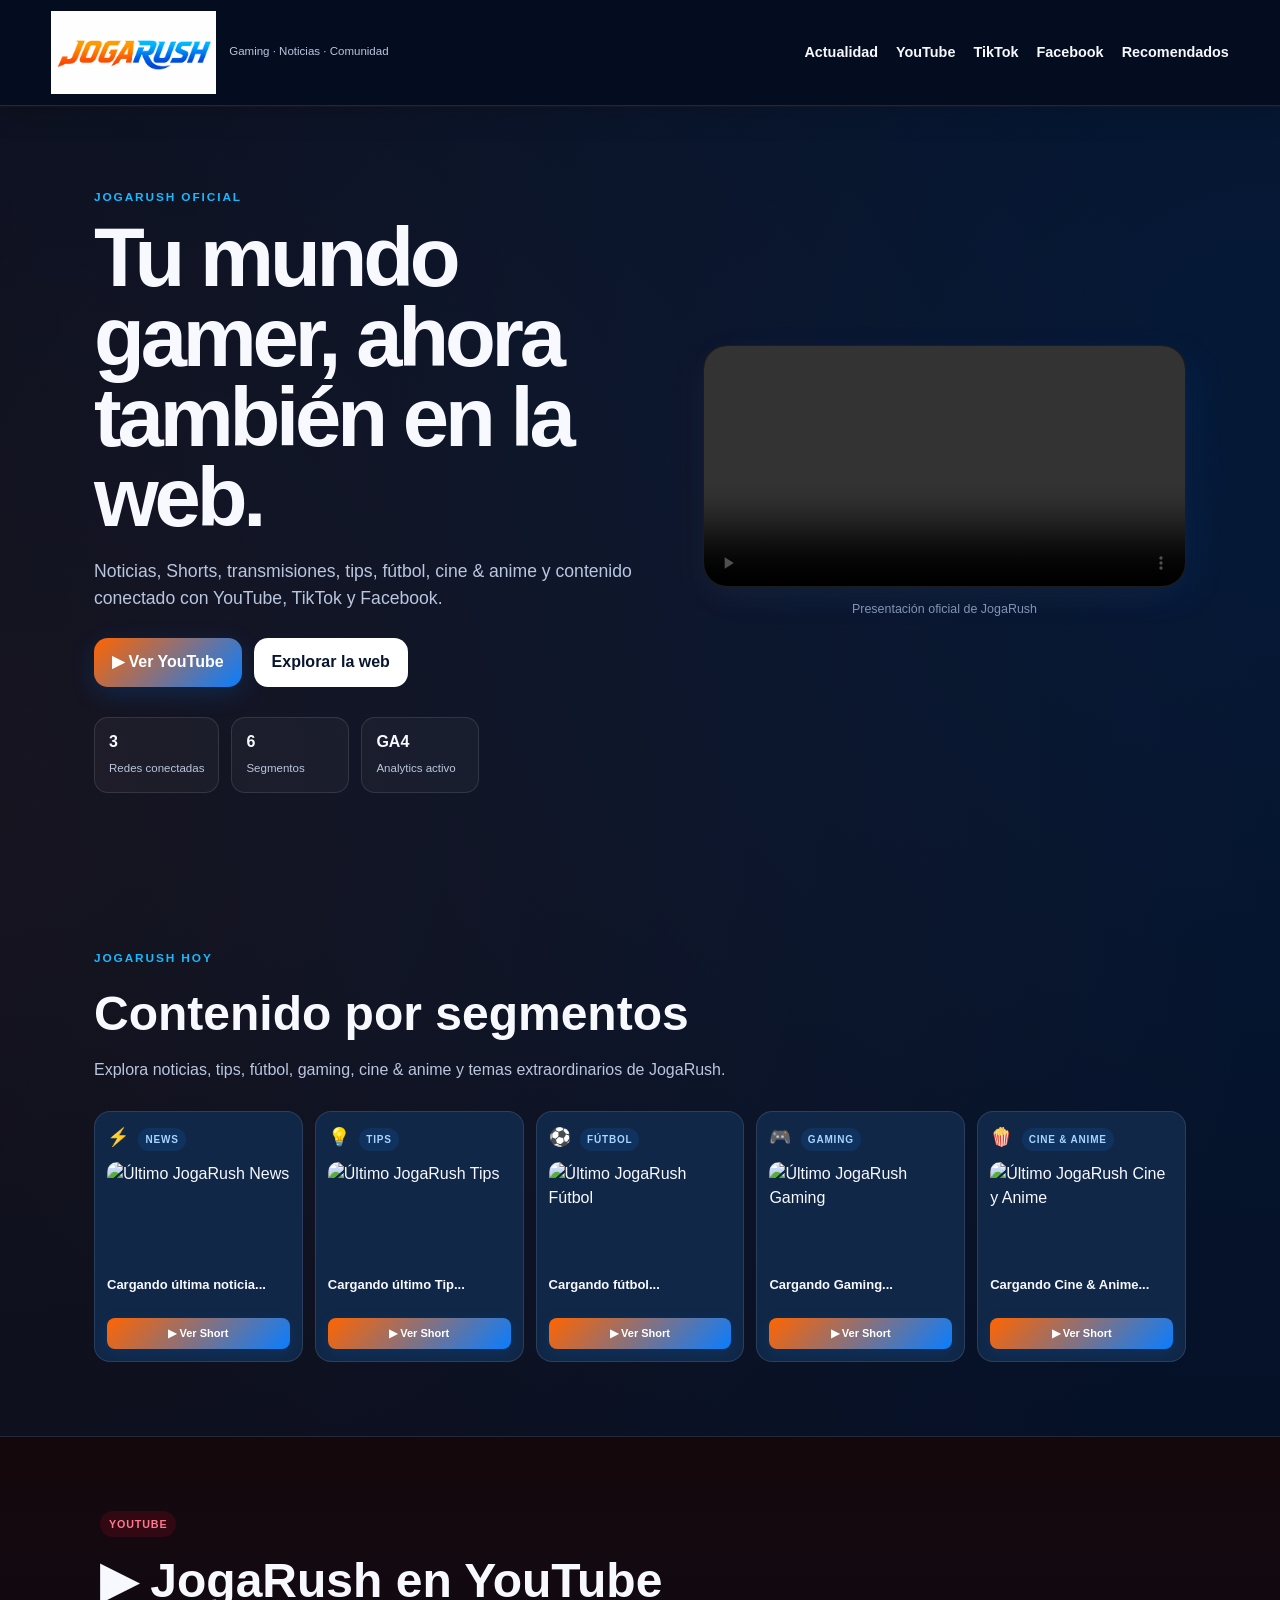
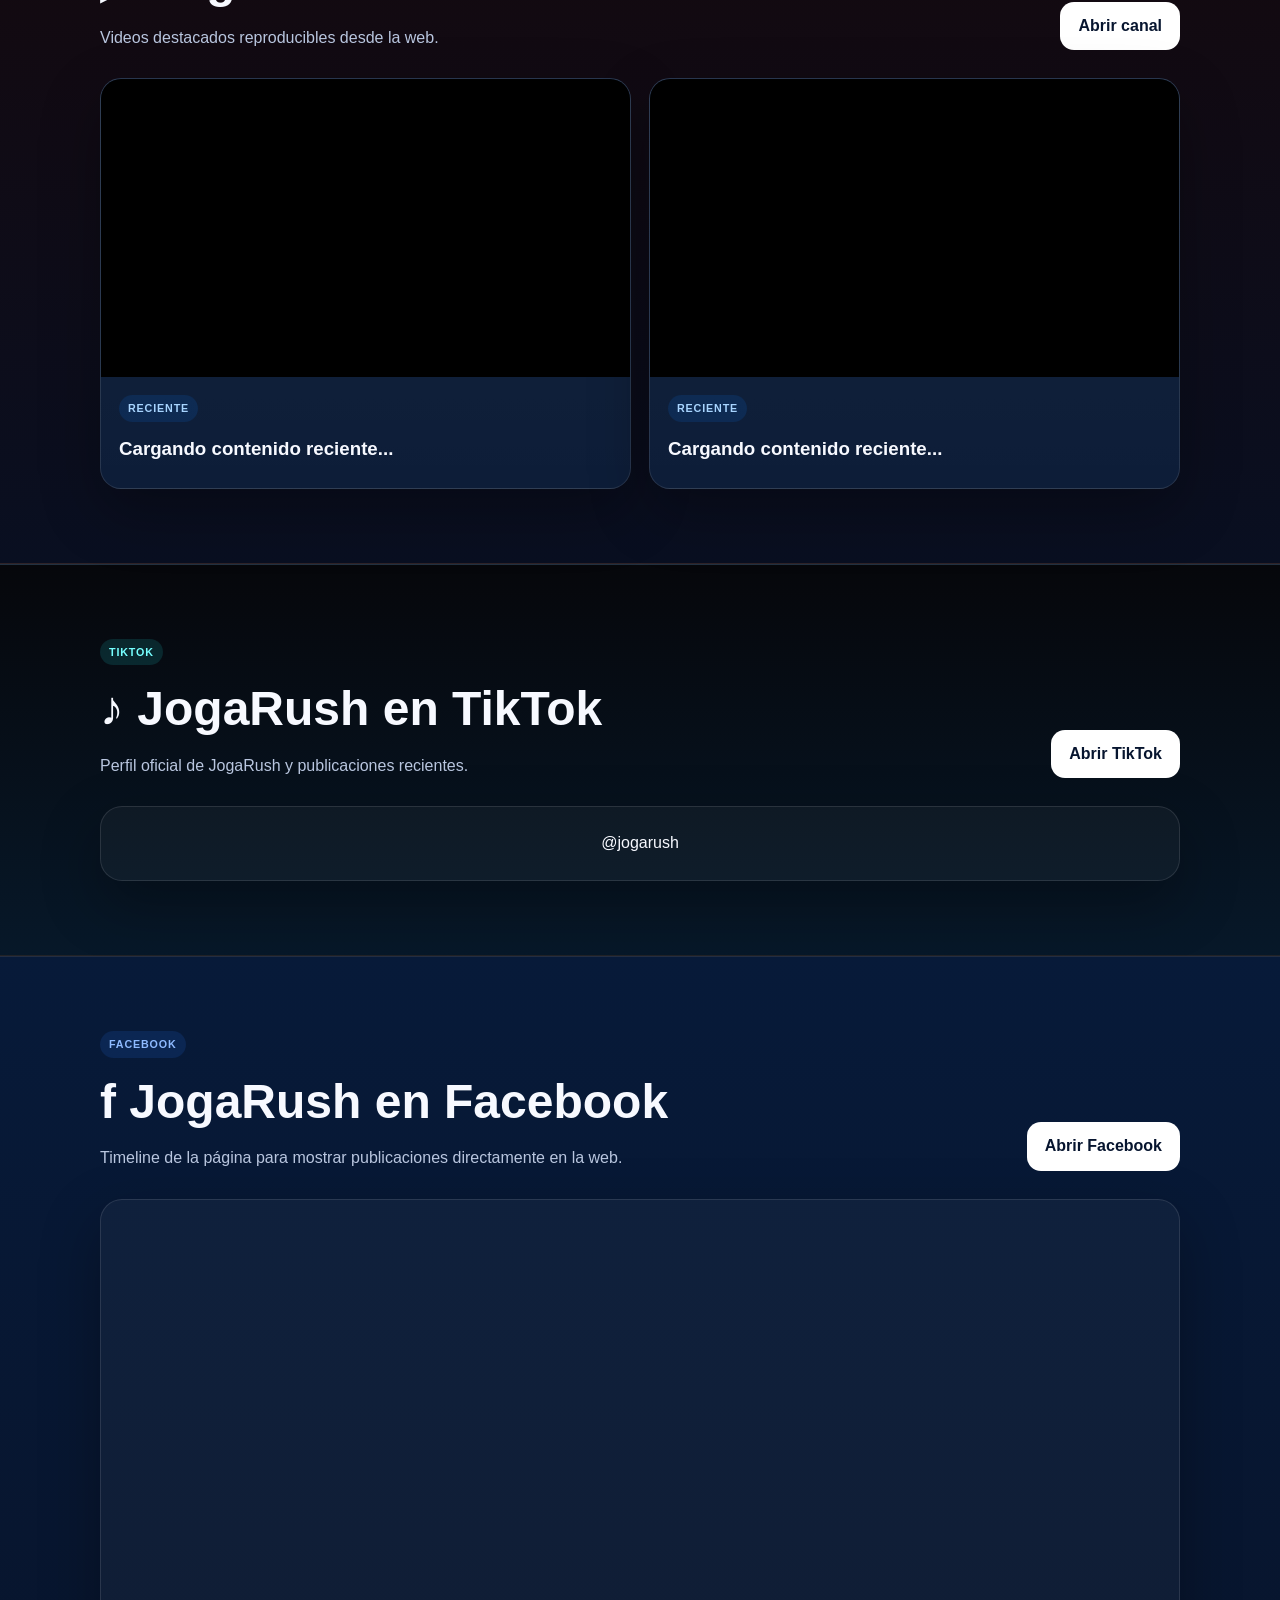
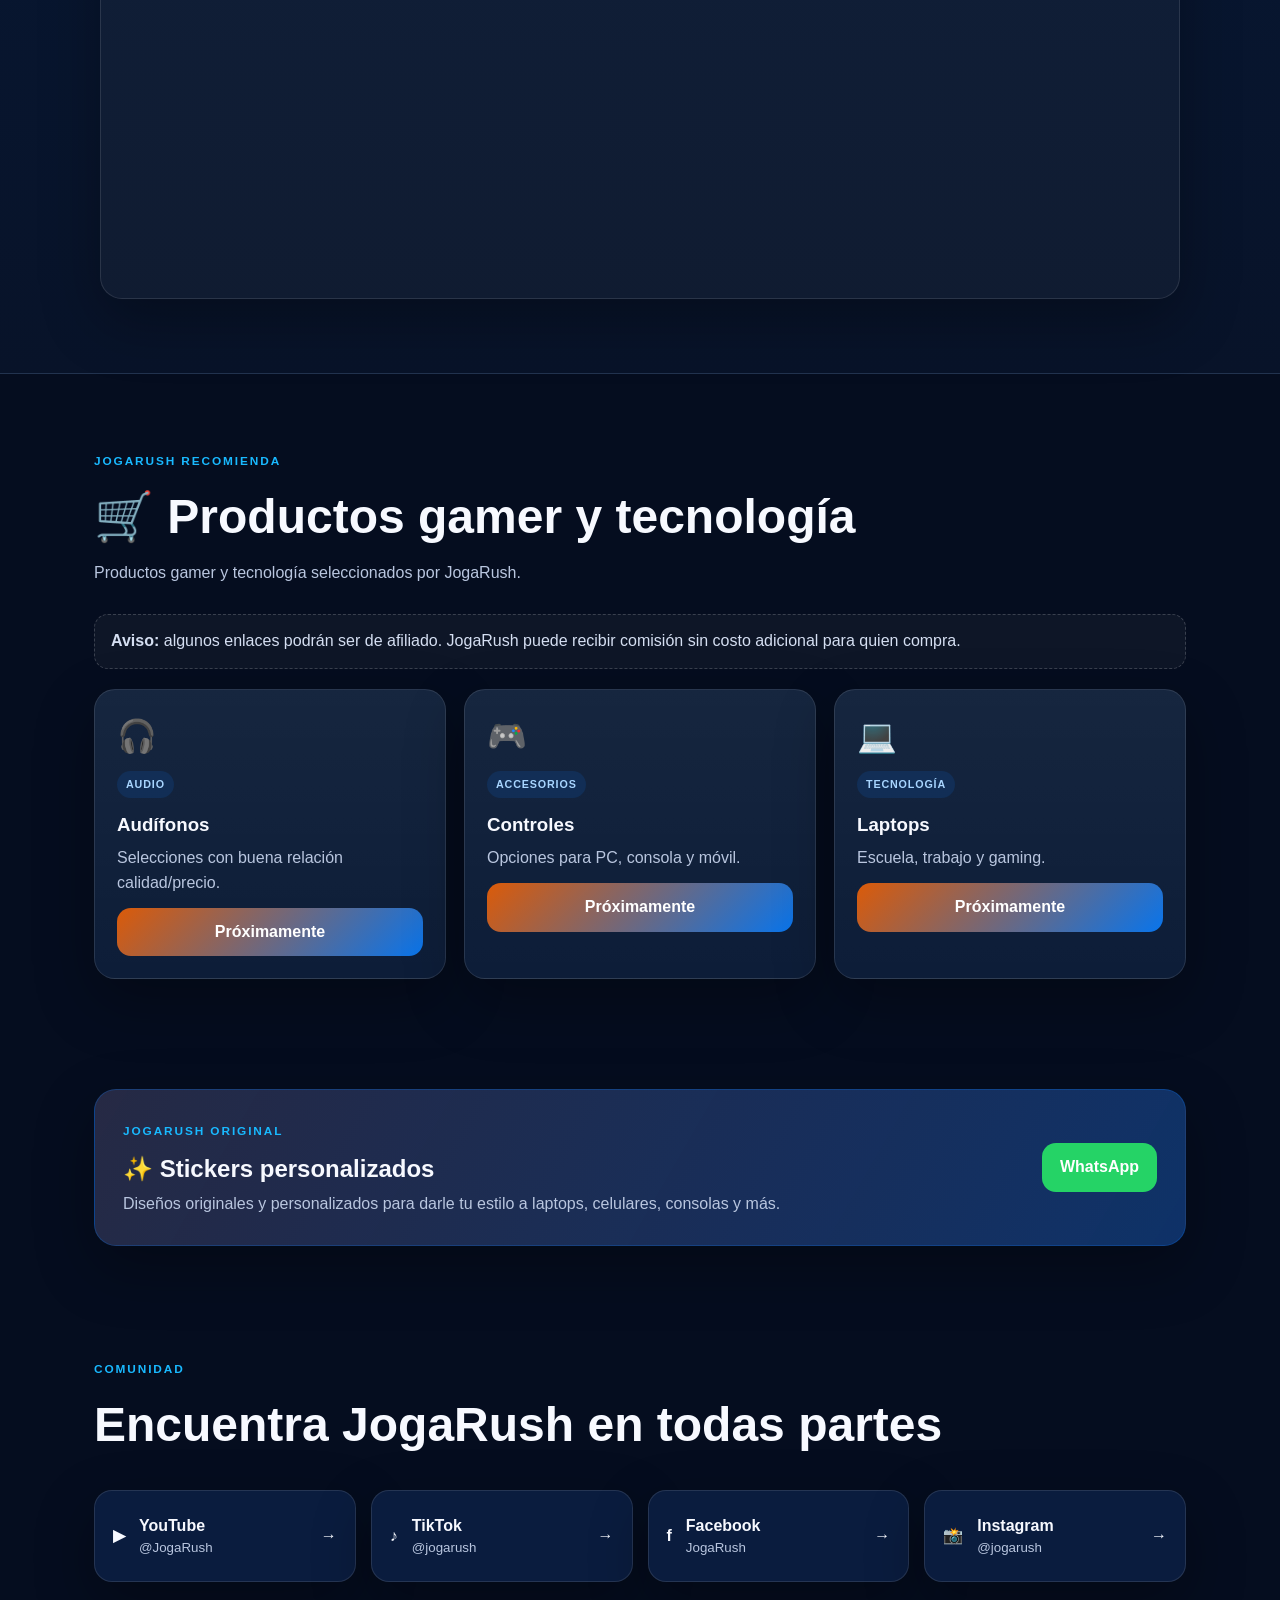
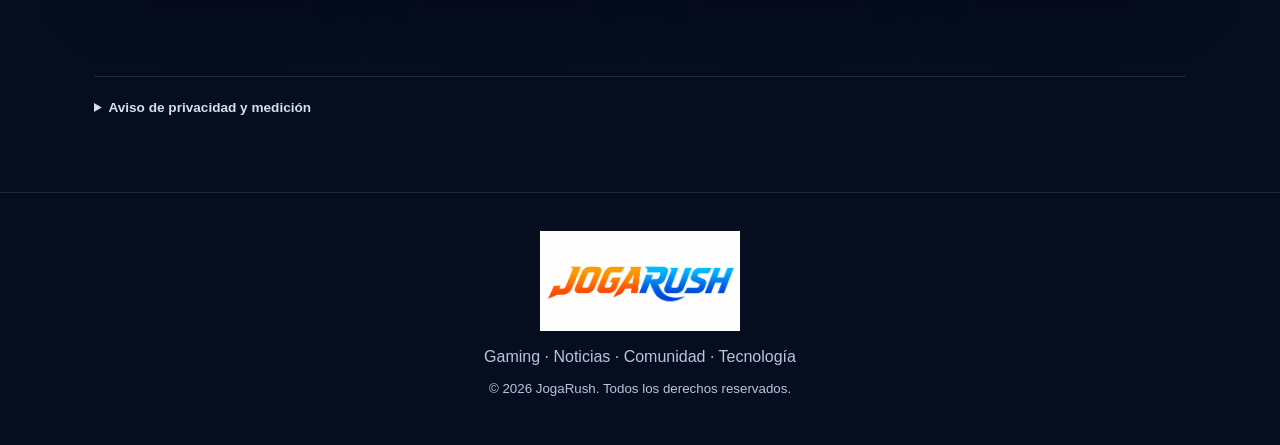
==== commit e0cfc9a8: "Actualiza auto youtube" ====
--- a/index.html
+++ b/index.html
@@ -160,8 +160,44 @@
     <section class="section platform youtube-bg" id="youtube">
       <div class="platform-head"><div><span class="platform-label yt">YOUTUBE</span><h2>▶ JogaRush en YouTube</h2><p>Videos destacados reproducibles desde la web.</p></div><a class="btn light track-social" data-platform="youtube" href="https://www.youtube.com/@JogaRush" target="_blank" rel="noopener">Abrir canal</a></div>
       <div class="video-grid">
-        <article class="embed-card"><div class="ratio"><iframe src="https://www.youtube.com/embed/vXZie6sQhWc?rel=0" title="JogaRush video destacado" loading="lazy" allow="accelerometer; autoplay; clipboard-write; encrypted-media; gyroscope; picture-in-picture; web-share" allowfullscreen></iframe></div><div class="pad"><span class="tag">DESTACADO</span><h3>JogaRush en vivo y gaming</h3></div></article>
-        <article class="embed-card"><div class="ratio"><iframe src="https://www.youtube.com/embed/_W4nqz-1c84?rel=0" title="JogaRush comunidad y videojuegos" loading="lazy" allow="accelerometer; autoplay; clipboard-write; encrypted-media; gyroscope; picture-in-picture; web-share" allowfullscreen></iframe></div><div class="pad"><span class="tag">COMUNIDAD</span><h3>Roblox, Fortnite y más</h3></div></article>
+
+        <article class="embed-card">
+            <div class="ratio">
+                <iframe
+                    id="youtube-video-1"
+                    src=""
+                    title="Último contenido de JogaRush"
+                    loading="lazy"
+                    allow="accelerometer; autoplay; clipboard-write; encrypted-media; gyroscope; picture-in-picture; web-share"
+                    allowfullscreen>
+                </iframe>
+            </div>
+
+            <div class="pad">
+                <span class="tag" id="youtube-label-1">RECIENTE</span>
+                <h3 id="youtube-title-1">Cargando contenido reciente...</h3>
+            </div>
+        </article>
+
+
+        <article class="embed-card">
+            <div class="ratio">
+                <iframe
+                    id="youtube-video-2"
+                    src=""
+                    title="Contenido reciente de JogaRush"
+                    loading="lazy"
+                    allow="accelerometer; autoplay; clipboard-write; encrypted-media; gyroscope; picture-in-picture; web-share"
+                    allowfullscreen>
+                </iframe>
+            </div>
+
+            <div class="pad">
+                <span class="tag" id="youtube-label-2">RECIENTE</span>
+                <h3 id="youtube-title-2">Cargando contenido reciente...</h3>
+            </div>
+        </article>
+
       </div>
     </section>
 
@@ -250,7 +286,7 @@
 
   <footer><img src="imag/Logo.png" alt="JogaRush"><p>Gaming · Noticias · Comunidad · Tecnología</p><small>© 2026 JogaRush. Todos los derechos reservados.</small></footer>
 
-  <script src="java/codigo.js?v=20260910-2"></script>
+  <script src="java/codigo.js?v=20261005-1"></script>
   <script async src="https://www.tiktok.com/embed.js"></script>
 </body>
 </html>
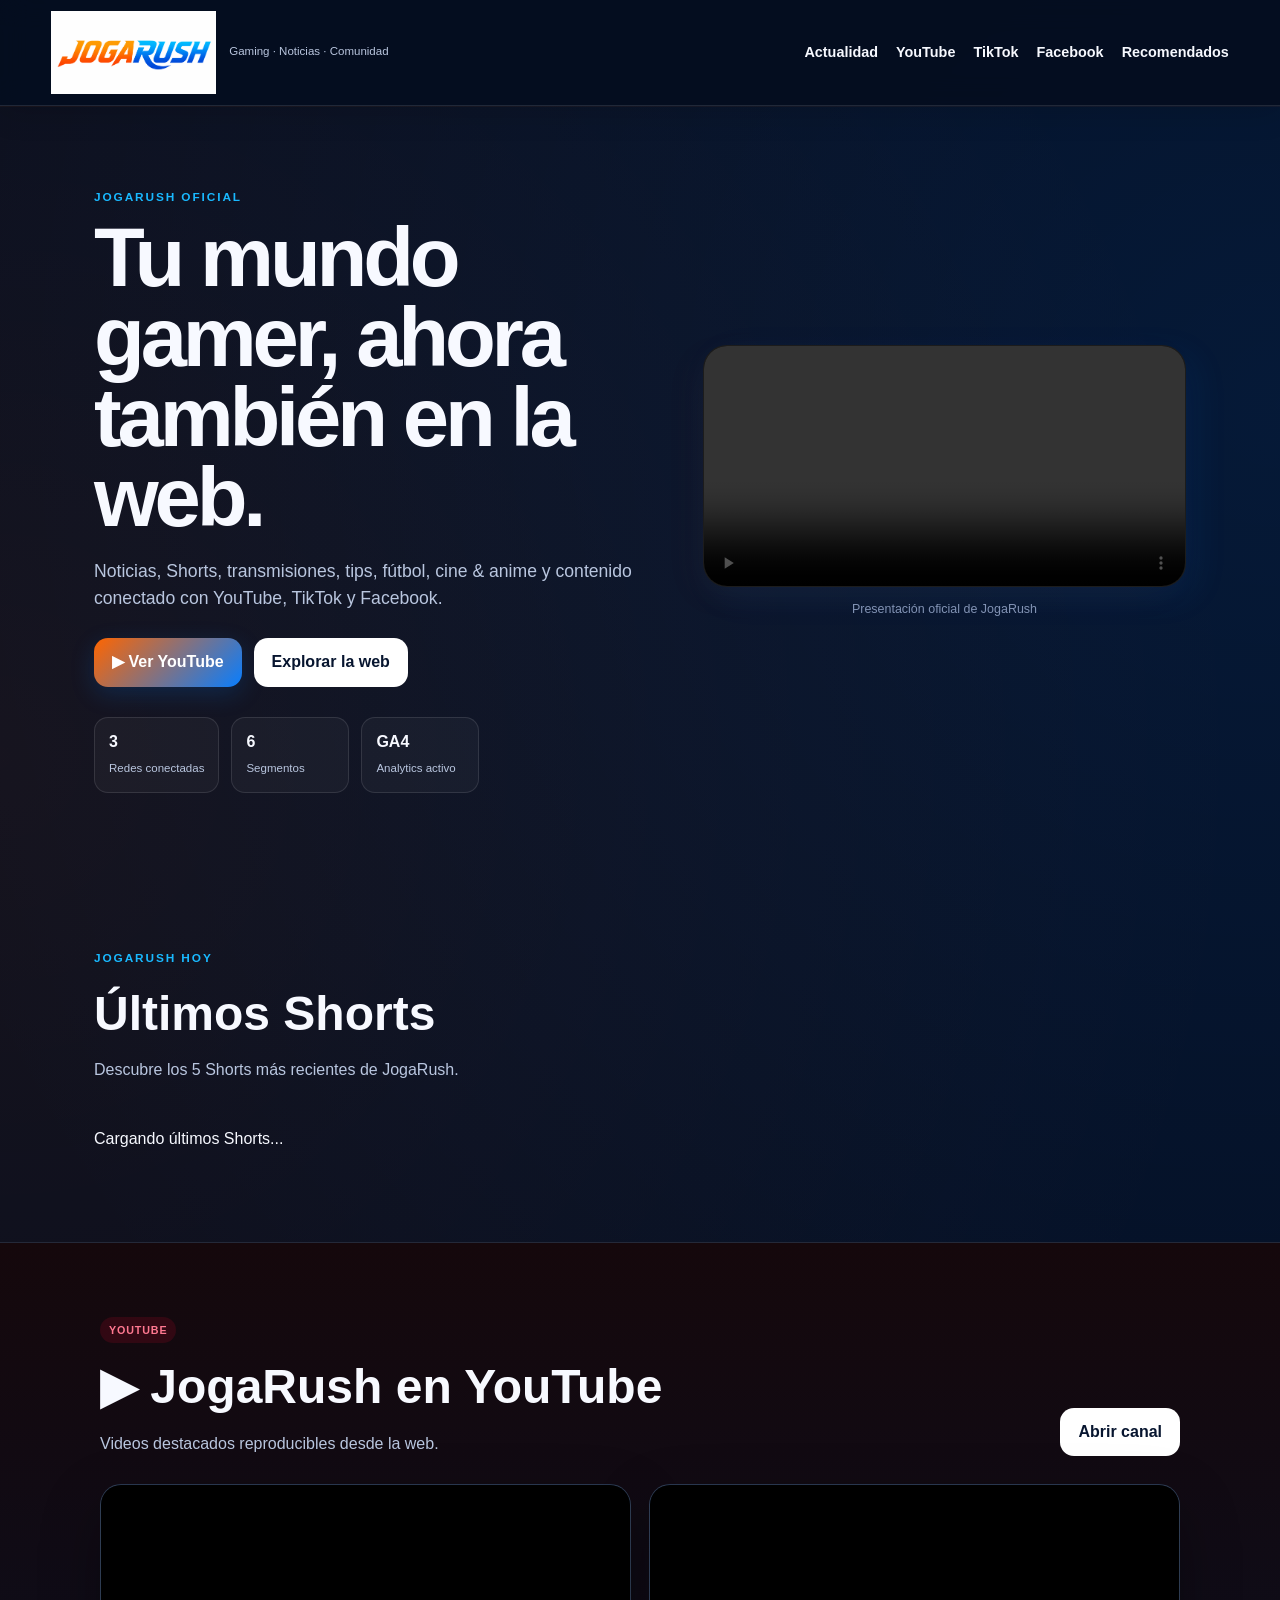
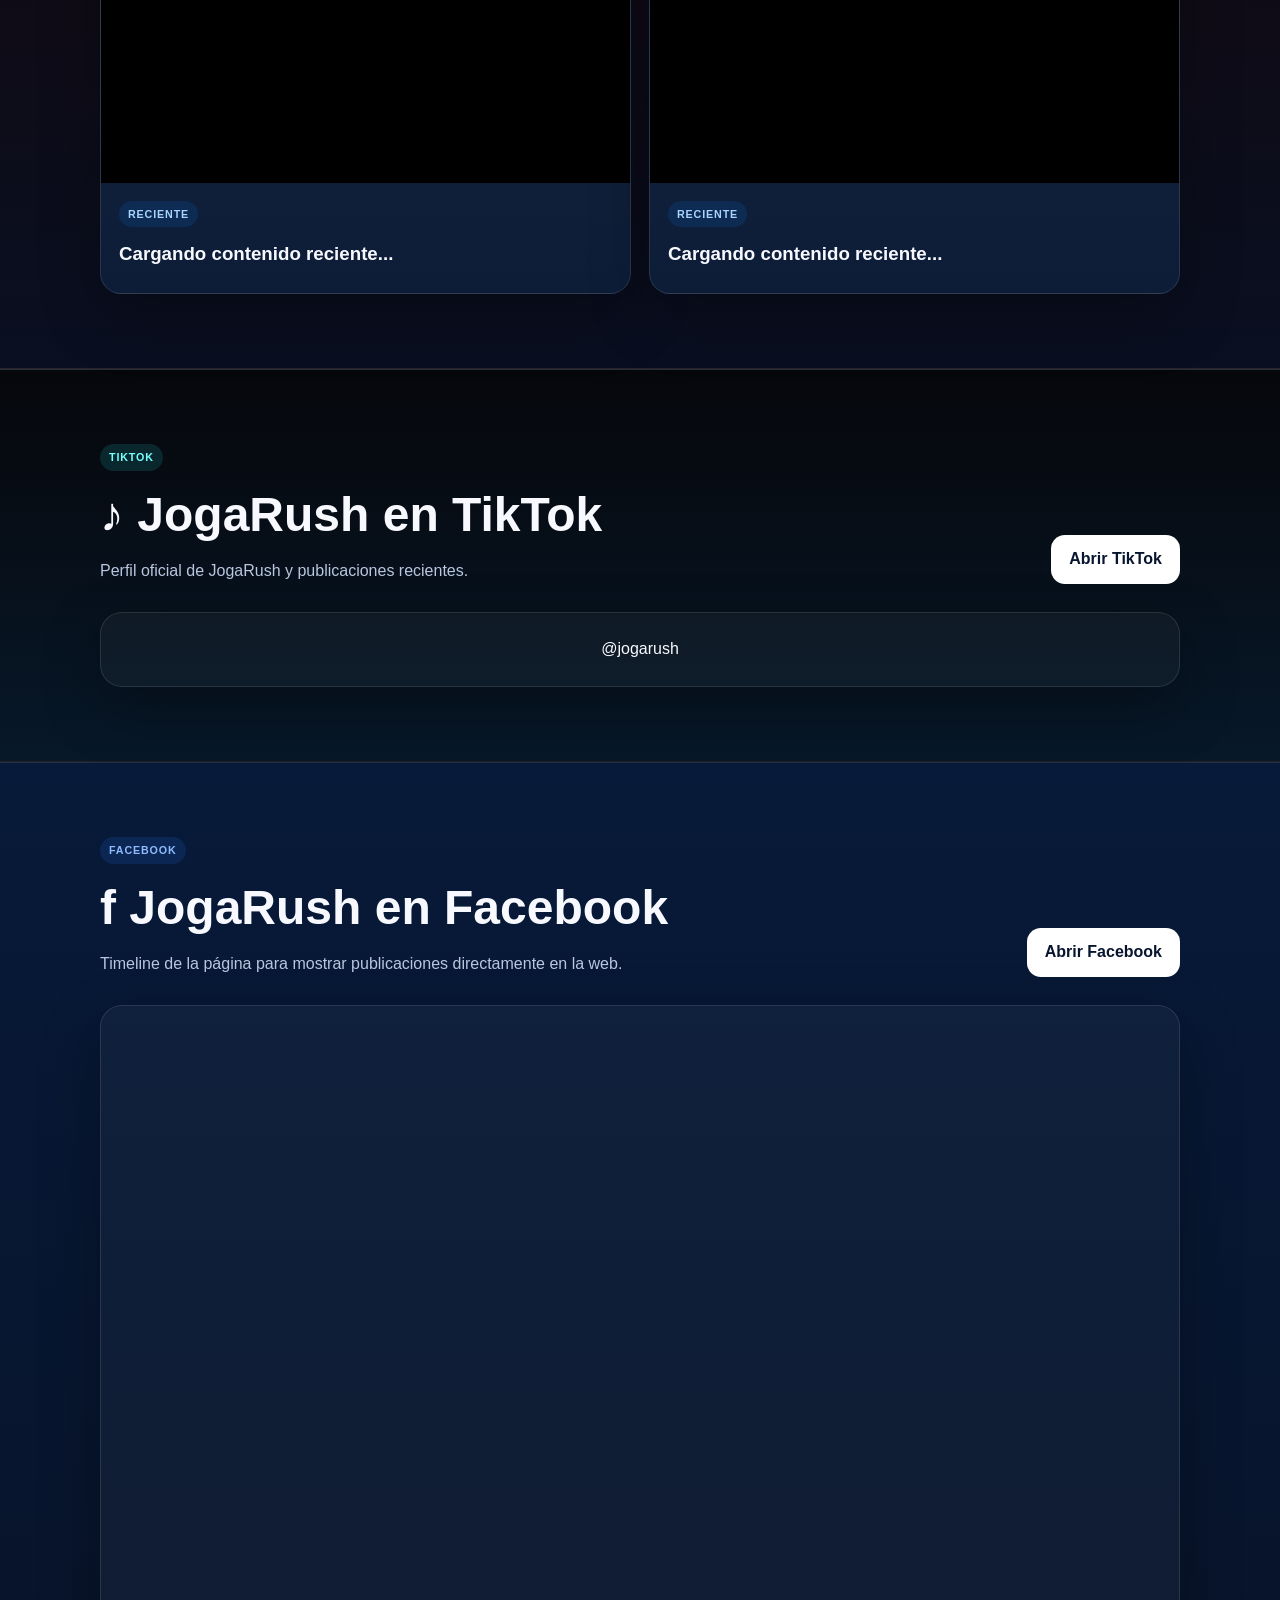
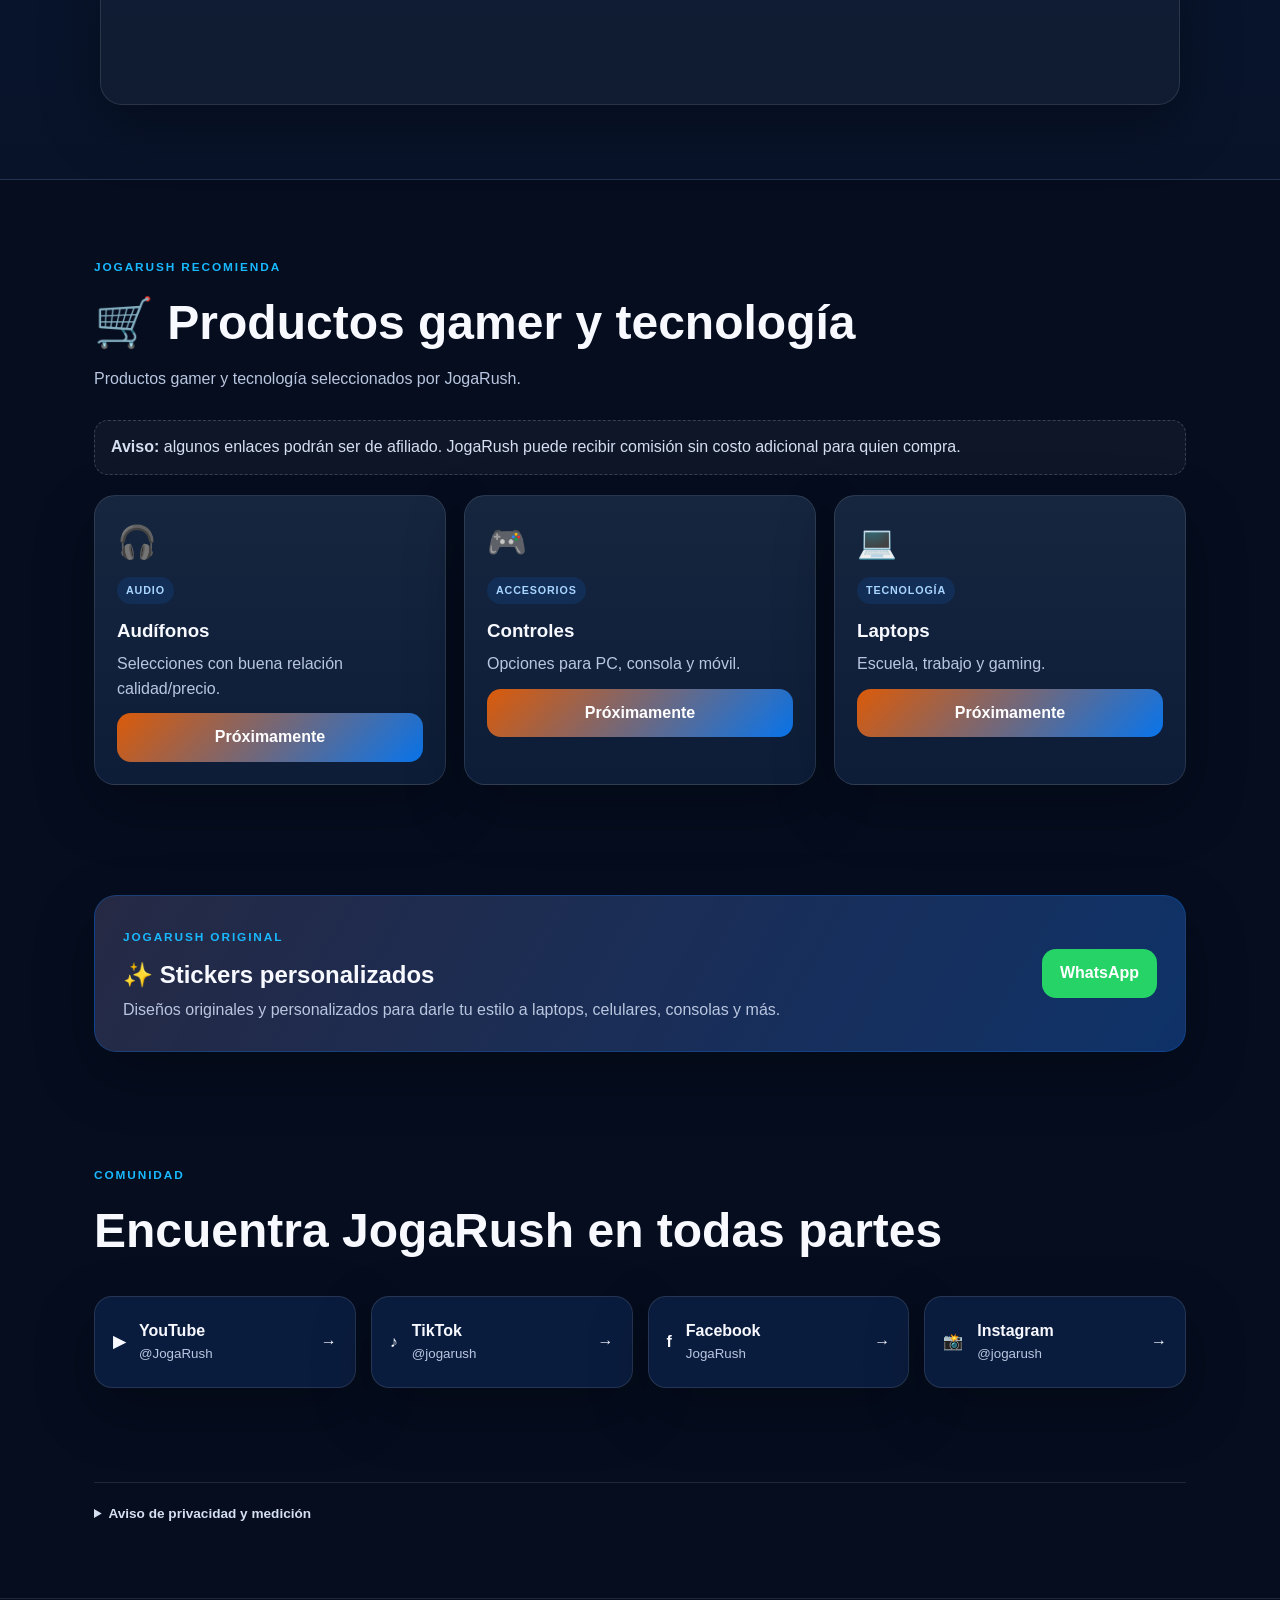
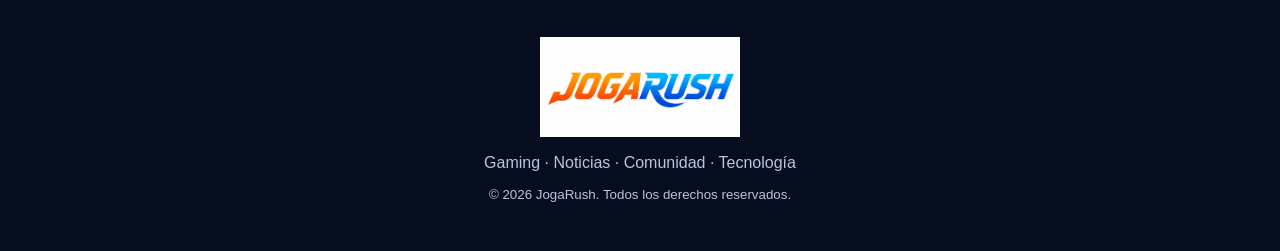
==== commit e9c360fd: "Actualizar Pagina" ====
--- a/index.html
+++ b/index.html
@@ -57,104 +57,34 @@
     </section>
 
     <section class="section" id="actualidad">
-      <div class="section-head"><span class="eyebrow">JOGARUSH HOY</span><h2>Contenido por segmentos</h2><p>Explora noticias, tips, fútbol, gaming, cine & anime y temas extraordinarios de JogaRush.</p></div>
-      <div class="segment-grid">
-
-        <article class="segment-card" id="segment-news">
-            <span class="segment-icon">⚡</span>
-            <span class="tag">NEWS</span>
-
-            <img class="segment-thumbnail" src="" alt="Último JogaRush News">
-
-            <h3 class="segment-title">Cargando última noticia...</h3>
-
-            <p class="segment-date"></p>
-
-            <a class="btn btn-segment segment-link"
-              href="#"
-              target="_blank"
-              rel="noopener">
-                ▶ Ver Short
-            </a>
-        </article>
-
-
-        <article class="segment-card" id="segment-tips">
-            <span class="segment-icon">💡</span>
-            <span class="tag">TIPS</span>
-
-            <img class="segment-thumbnail" src="" alt="Último JogaRush Tips">
-
-            <h3 class="segment-title">Cargando último Tip...</h3>
-
-            <p class="segment-date"></p>
-
-            <a class="btn btn-segment segment-link"
-              href="#"
-              target="_blank"
-              rel="noopener">
-                ▶ Ver Short
-            </a>
-        </article>
-
-
-        <article class="segment-card" id="segment-futbol">
-            <span class="segment-icon">⚽</span>
-            <span class="tag">FÚTBOL</span>
-
-            <img class="segment-thumbnail" src="" alt="Último JogaRush Fútbol">
-
-            <h3 class="segment-title">Cargando fútbol...</h3>
-
-            <p class="segment-date"></p>
-
-            <a class="btn btn-segment segment-link"
-              href="#"
-              target="_blank"
-              rel="noopener">
-                ▶ Ver Short
-            </a>
-        </article>
-
-
-        <article class="segment-card" id="segment-gaming">
-            <span class="segment-icon">🎮</span>
-            <span class="tag">GAMING</span>
-
-            <img class="segment-thumbnail" src="" alt="Último JogaRush Gaming">
-
-            <h3 class="segment-title">Cargando Gaming...</h3>
-
-            <p class="segment-date"></p>
-
-            <a class="btn btn-segment segment-link"
-              href="#"
-              target="_blank"
-              rel="noopener">
-                ▶ Ver Short
-            </a>
-        </article>
-
-
-        <article class="segment-card" id="segment-cine_anime">
-            <span class="segment-icon">🍿</span>
-            <span class="tag">CINE & ANIME</span>
-
-            <img class="segment-thumbnail" src="" alt="Último JogaRush Cine y Anime">
-
-            <h3 class="segment-title">Cargando Cine & Anime...</h3>
-
-            <p class="segment-date"></p>
-
-            <a class="btn btn-segment segment-link"
-              href="#"
-              target="_blank"
-              rel="noopener">
-                ▶ Ver Short
-            </a>
-        </article>
-
-      </div>
+
+      <div class="section-head">
+
+          <span class="eyebrow">
+              JOGARUSH HOY
+          </span>
+
+          <h2>
+              Últimos Shorts
+          </h2>
+
+          <p>
+              Descubre los 5 Shorts más recientes de JogaRush.
+          </p>
+
+      </div>
+
+
+      <div
+          class="segment-grid"
+          id="ultimos-shorts">
+
+          <p>
+              Cargando últimos Shorts...
+          </p>
+
+      </div>
+
     </section>
 
     <section class="section platform youtube-bg" id="youtube">
